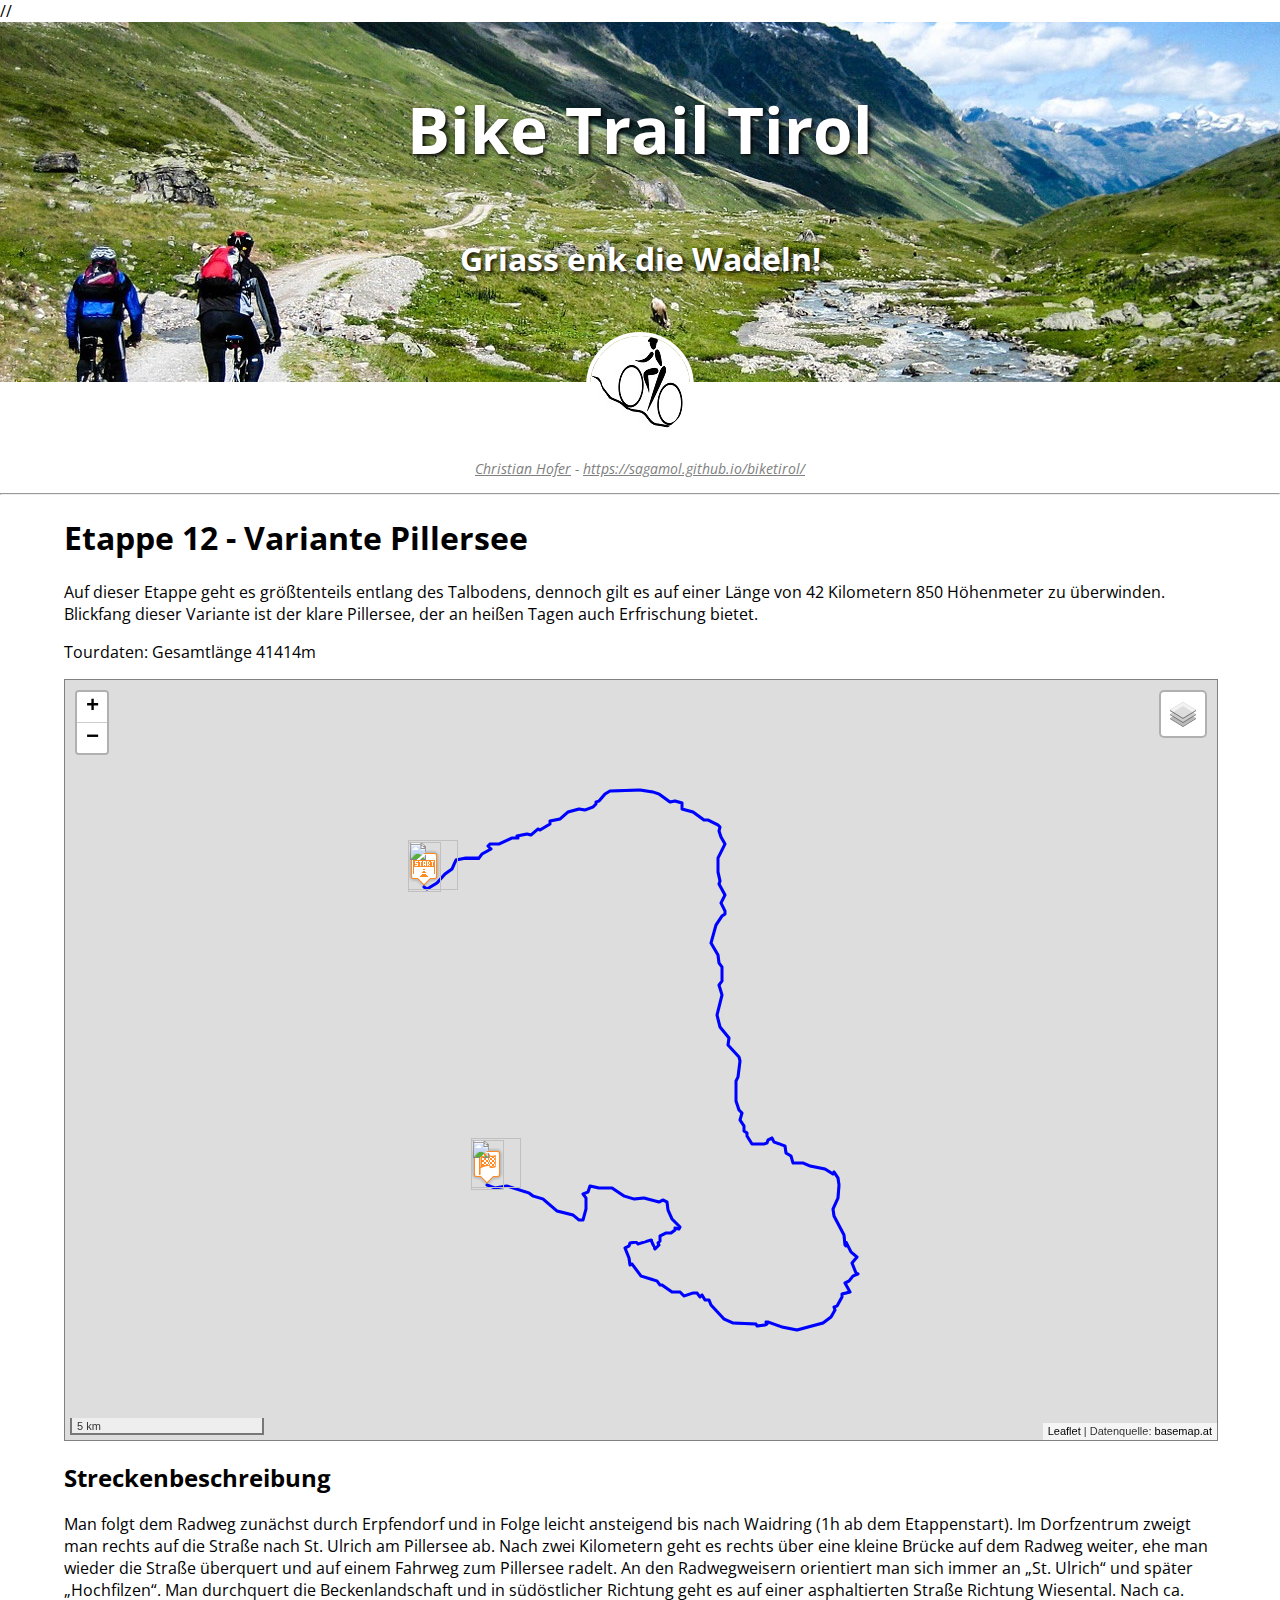
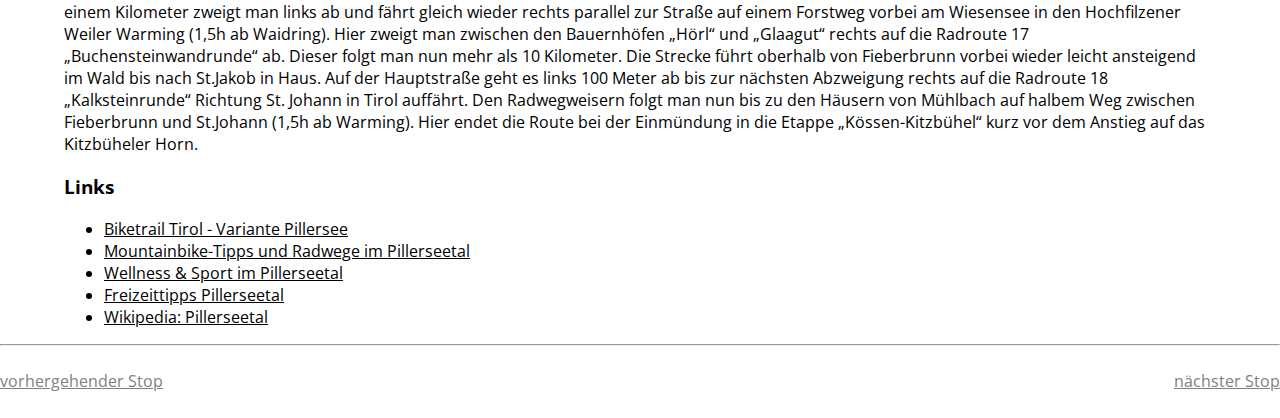
==== biketirol/index.html @ 7161c8aa "Pfad fullscrenn richtig gestellt. Danke Klaus." ====
<!DOCTYPE html>
<html lang="de">
<head>
    <meta charset="UTF-8">
    <meta name="viewport" content="width=device-width, initial-scale=1.0">
    <meta http-equiv="X-UA-Compatible" content="ie=edge">
    <title>Bike Trail Tirol - Etappe 12 - Variante Pillersee</title><!-- TODO: Etappentitel einfügen -->

    <link href="https://fonts.googleapis.com/css?family=Open+Sans" rel="stylesheet">
    
    <link rel="stylesheet" href="../js/leaflet/leaflet.css" />
    <script src="../js/leaflet/leaflet.js"></script>

    <link rel="stylesheet" href="../js/leaflet.fullscreen/dist/Leaflet.fullscreen.css" />
    <script src="../js/leaflet.fullscreen/dist/Leaflet.fullscreen.js"></script>

    <script src="../js/leaflet.gpx/gpx.js"></script>

    <link rel="stylesheet" href="styles.css" />
    // <script src="data/etappe12.geojson.js"></script>
    <script defer src="biketirol.js"></script>

</head>

<body>
    <div id="header">
        <h2 class="white">Bike Trail Tirol</h2>
        <h3 class="white">Griass enk die Wadeln!</h3>
    </div>

    <div class="author">
        <img src="images/user.jpg" alt="Ihr Reiseleiter" /><!-- TODO: anpassen -->
        <p class="gray">
            <a href="mailto:christian.hofer@student.uibk.ac.at">Christian Hofer</a> -<!-- TODO: anpassen -->
            <a href="https://sagamol.github.io/biketirol/index.html">https://sagamol.github.io/biketirol/</a><!-- TODO: anpassen -->
        </p>
    </div>

    <hr />

    
    <div class="article">
        <h1>Etappe 12 - Variante Pillersee</h1><!-- TODO: anpassen -->

        <p>Auf dieser Etappe geht es größtenteils entlang des Talbodens, dennoch gilt es auf einer Länge von 42 Kilometern 850 Höhenmeter zu überwinden. Blickfang dieser Variante ist der klare Pillersee, der an heißen Tagen auch Erfrischung bietet.</p>

        <p>Tourdaten: Gesamtlänge <span id="laenge"></span>m</p>

        <div id="map"></div>

        <h2>Streckenbeschreibung</h2>
        <p>Man folgt dem Radweg zunächst durch Erpfendorf und in Folge leicht ansteigend bis nach Waidring (1h ab dem Etappenstart). Im Dorfzentrum zweigt man rechts auf die Straße nach St. Ulrich am Pillersee ab. Nach zwei Kilometern geht es rechts über eine kleine Brücke auf dem Radweg weiter, ehe man wieder die Straße überquert und auf einem Fahrweg zum Pillersee radelt. An den Radwegweisern orientiert man sich immer an „St. Ulrich“ und später „Hochfilzen“. Man durchquert die Beckenlandschaft und in südöstlicher Richtung geht es auf einer asphaltierten Straße Richtung Wiesental. Nach ca. einem Kilometer zweigt man links ab und fährt gleich wieder rechts parallel zur Straße auf einem Forstweg vorbei am Wiesensee in den Hochfilzener Weiler Warming (1,5h ab Waidring). Hier zweigt man zwischen den Bauernhöfen „Hörl“ und „Glaagut“ rechts auf die Radroute 17 „Buchensteinwandrunde“ ab. Dieser folgt man nun mehr als 10 Kilometer. Die Strecke führt oberhalb von Fieberbrunn vorbei wieder leicht ansteigend im Wald bis nach St.Jakob in Haus. Auf der Hauptstraße geht es links 100 Meter ab bis zur nächsten Abzweigung rechts auf die Radroute 18 „Kalksteinrunde“ Richtung St. Johann in Tirol auffährt. Den Radwegweisern folgt man nun bis zu den Häusern von Mühlbach auf halbem Weg zwischen Fieberbrunn und St.Johann (1,5h ab Warming). Hier endet die Route bei der Einmündung in die Etappe „Kössen-Kitzbühel“ kurz vor dem Anstieg auf das Kitzbüheler Horn.</p>

        <h3>Links</h3>
        <ul>
            <li>
                <a href="https://www.tirol.at/reisefuehrer/sport/radfahren/biketouren/a-bike-trail-tirol-variante-pillersee">Biketrail Tirol - Variante Pillersee</a>
            </li>
            <li>
                <a href="https://www.pillerseetal.co/sommerurlaub-pillerseetal/biken-radwandern-radfahren/mountainbike-tour-radweg-bikestrecke-radfahren">Mountainbike-Tipps und Radwege im Pillerseetal</a> 
            </li>
            <li>
                <a href="https://www.pillerseetal.co/gesundheit-wohlbefinden-pillerseetal">Wellness & Sport im Pillerseetal</a>
            </li>
            <li>
                <a href="https://www.bergfex.at/sommer/pillerseetal/highlights/">Freizeittipps Pillerseetal</a>
            </li>
            <li>
                <a href="https://de.wikipedia.org/wiki/Pillerseetal">Wikipedia: Pillerseetal</a>
            </li>
        </ul>
    </div>

    <hr />

    <!-- TODO: Links anpassen zu den benachbarten Etappen - siehe OLAT Tabelle ... -->
    <div id="footer" class="gray">
        <a class="back" href="../11/index.html">
            <i class="fas fa-arrow-alt-circle-left"></i> vorhergehender Stop</a>
        <a class="next" href="../14/index.html">nächster Stop
            <i class="fas fa-arrow-alt-circle-right"></i>
        </a>
    </div>

</body>
---- js/leaflet/leaflet.css ----
/* required styles */

.leaflet-pane,
.leaflet-tile,
.leaflet-marker-icon,
.leaflet-marker-shadow,
.leaflet-tile-container,
.leaflet-pane > svg,
.leaflet-pane > canvas,
.leaflet-zoom-box,
.leaflet-image-layer,
.leaflet-layer {
	position: absolute;
	left: 0;
	top: 0;
	}
.leaflet-container {
	overflow: hidden;
	}
.leaflet-tile,
.leaflet-marker-icon,
.leaflet-marker-shadow {
	-webkit-user-select: none;
	   -moz-user-select: none;
	        user-select: none;
	  -webkit-user-drag: none;
	}
/* Safari renders non-retina tile on retina better with this, but Chrome is worse */
.leaflet-safari .leaflet-tile {
	image-rendering: -webkit-optimize-contrast;
	}
/* hack that prevents hw layers "stretching" when loading new tiles */
.leaflet-safari .leaflet-tile-container {
	width: 1600px;
	height: 1600px;
	-webkit-transform-origin: 0 0;
	}
.leaflet-marker-icon,
.leaflet-marker-shadow {
	display: block;
	}
/* .leaflet-container svg: reset svg max-width decleration shipped in Joomla! (joomla.org) 3.x */
/* .leaflet-container img: map is broken in FF if you have max-width: 100% on tiles */
.leaflet-container .leaflet-overlay-pane svg,
.leaflet-container .leaflet-marker-pane img,
.leaflet-container .leaflet-shadow-pane img,
.leaflet-container .leaflet-tile-pane img,
.leaflet-container img.leaflet-image-layer {
	max-width: none !important;
	max-height: none !important;
	}

.leaflet-container.leaflet-touch-zoom {
	-ms-touch-action: pan-x pan-y;
	touch-action: pan-x pan-y;
	}
.leaflet-container.leaflet-touch-drag {
	-ms-touch-action: pinch-zoom;
	/* Fallback for FF which doesn't support pinch-zoom */
	touch-action: none;
	touch-action: pinch-zoom;
}
.leaflet-container.leaflet-touch-drag.leaflet-touch-zoom {
	-ms-touch-action: none;
	touch-action: none;
}
.leaflet-container {
	-webkit-tap-highlight-color: transparent;
}
.leaflet-container a {
	-webkit-tap-highlight-color: rgba(51, 181, 229, 0.4);
}
.leaflet-tile {
	filter: inherit;
	visibility: hidden;
	}
.leaflet-tile-loaded {
	visibility: inherit;
	}
.leaflet-zoom-box {
	width: 0;
	height: 0;
	-moz-box-sizing: border-box;
	     box-sizing: border-box;
	z-index: 800;
	}
/* workaround for https://bugzilla.mozilla.org/show_bug.cgi?id=888319 */
.leaflet-overlay-pane svg {
	-moz-user-select: none;
	}

.leaflet-pane         { z-index: 400; }

.leaflet-tile-pane    { z-index: 200; }
.leaflet-overlay-pane { z-index: 400; }
.leaflet-shadow-pane  { z-index: 500; }
.leaflet-marker-pane  { z-index: 600; }
.leaflet-tooltip-pane   { z-index: 650; }
.leaflet-popup-pane   { z-index: 700; }

.leaflet-map-pane canvas { z-index: 100; }
.leaflet-map-pane svg    { z-index: 200; }

.leaflet-vml-shape {
	width: 1px;
	height: 1px;
	}
.lvml {
	behavior: url(#default#VML);
	display: inline-block;
	position: absolute;
	}


/* control positioning */

.leaflet-control {
	position: relative;
	z-index: 800;
	pointer-events: visiblePainted; /* IE 9-10 doesn't have auto */
	pointer-events: auto;
	}
.leaflet-top,
.leaflet-bottom {
	position: absolute;
	z-index: 1000;
	pointer-events: none;
	}
.leaflet-top {
	top: 0;
	}
.leaflet-right {
	right: 0;
	}
.leaflet-bottom {
	bottom: 0;
	}
.leaflet-left {
	left: 0;
	}
.leaflet-control {
	float: left;
	clear: both;
	}
.leaflet-right .leaflet-control {
	float: right;
	}
.leaflet-top .leaflet-control {
	margin-top: 10px;
	}
.leaflet-bottom .leaflet-control {
	margin-bottom: 10px;
	}
.leaflet-left .leaflet-control {
	margin-left: 10px;
	}
.leaflet-right .leaflet-control {
	margin-right: 10px;
	}


/* zoom and fade animations */

.leaflet-fade-anim .leaflet-tile {
	will-change: opacity;
	}
.leaflet-fade-anim .leaflet-popup {
	opacity: 0;
	-webkit-transition: opacity 0.2s linear;
	   -moz-transition: opacity 0.2s linear;
	     -o-transition: opacity 0.2s linear;
	        transition: opacity 0.2s linear;
	}
.leaflet-fade-anim .leaflet-map-pane .leaflet-popup {
	opacity: 1;
	}
.leaflet-zoom-animated {
	-webkit-transform-origin: 0 0;
	    -ms-transform-origin: 0 0;
	        transform-origin: 0 0;
	}
.leaflet-zoom-anim .leaflet-zoom-animated {
	will-change: transform;
	}
.leaflet-zoom-anim .leaflet-zoom-animated {
	-webkit-transition: -webkit-transform 0.25s cubic-bezier(0,0,0.25,1);
	   -moz-transition:    -moz-transform 0.25s cubic-bezier(0,0,0.25,1);
	     -o-transition:      -o-transform 0.25s cubic-bezier(0,0,0.25,1);
	        transition:         transform 0.25s cubic-bezier(0,0,0.25,1);
	}
.leaflet-zoom-anim .leaflet-tile,
.leaflet-pan-anim .leaflet-tile {
	-webkit-transition: none;
	   -moz-transition: none;
	     -o-transition: none;
	        transition: none;
	}

.leaflet-zoom-anim .leaflet-zoom-hide {
	visibility: hidden;
	}


/* cursors */

.leaflet-interactive {
	cursor: pointer;
	}
.leaflet-grab {
	cursor: -webkit-grab;
	cursor:    -moz-grab;
	}
.leaflet-crosshair,
.leaflet-crosshair .leaflet-interactive {
	cursor: crosshair;
	}
.leaflet-popup-pane,
.leaflet-control {
	cursor: auto;
	}
.leaflet-dragging .leaflet-grab,
.leaflet-dragging .leaflet-grab .leaflet-interactive,
.leaflet-dragging .leaflet-marker-draggable {
	cursor: move;
	cursor: -webkit-grabbing;
	cursor:    -moz-grabbing;
	}

/* marker & overlays interactivity */
.leaflet-marker-icon,
.leaflet-marker-shadow,
.leaflet-image-layer,
.leaflet-pane > svg path,
.leaflet-tile-container {
	pointer-events: none;
	}

.leaflet-marker-icon.leaflet-interactive,
.leaflet-image-layer.leaflet-interactive,
.leaflet-pane > svg path.leaflet-interactive {
	pointer-events: visiblePainted; /* IE 9-10 doesn't have auto */
	pointer-events: auto;
	}

/* visual tweaks */

.leaflet-container {
	background: #ddd;
	outline: 0;
	}
.leaflet-container a {
	color: #0078A8;
	}
.leaflet-container a.leaflet-active {
	outline: 2px solid orange;
	}
.leaflet-zoom-box {
	border: 2px dotted #38f;
	background: rgba(255,255,255,0.5);
	}


/* general typography */
.leaflet-container {
	font: 12px/1.5 "Helvetica Neue", Arial, Helvetica, sans-serif;
	}


/* general toolbar styles */

.leaflet-bar {
	box-shadow: 0 1px 5px rgba(0,0,0,0.65);
	border-radius: 4px;
	}
.leaflet-bar a,
.leaflet-bar a:hover {
	background-color: #fff;
	border-bottom: 1px solid #ccc;
	width: 26px;
	height: 26px;
	line-height: 26px;
	display: block;
	text-align: center;
	text-decoration: none;
	color: black;
	}
.leaflet-bar a,
.leaflet-control-layers-toggle {
	background-position: 50% 50%;
	background-repeat: no-repeat;
	display: block;
	}
.leaflet-bar a:hover {
	background-color: #f4f4f4;
	}
.leaflet-bar a:first-child {
	border-top-left-radius: 4px;
	border-top-right-radius: 4px;
	}
.leaflet-bar a:last-child {
	border-bottom-left-radius: 4px;
	border-bottom-right-radius: 4px;
	border-bottom: none;
	}
.leaflet-bar a.leaflet-disabled {
	cursor: default;
	background-color: #f4f4f4;
	color: #bbb;
	}

.leaflet-touch .leaflet-bar a {
	width: 30px;
	height: 30px;
	line-height: 30px;
	}
.leaflet-touch .leaflet-bar a:first-child {
	border-top-left-radius: 2px;
	border-top-right-radius: 2px;
	}
.leaflet-touch .leaflet-bar a:last-child {
	border-bottom-left-radius: 2px;
	border-bottom-right-radius: 2px;
	}

/* zoom control */

.leaflet-control-zoom-in,
.leaflet-control-zoom-out {
	font: bold 18px 'Lucida Console', Monaco, monospace;
	text-indent: 1px;
	}

.leaflet-touch .leaflet-control-zoom-in, .leaflet-touch .leaflet-control-zoom-out  {
	font-size: 22px;
	}


/* layers control */

.leaflet-control-layers {
	box-shadow: 0 1px 5px rgba(0,0,0,0.4);
	background: #fff;
	border-radius: 5px;
	}
.leaflet-control-layers-toggle {
	background-image: url(images/layers.png);
	width: 36px;
	height: 36px;
	}
.leaflet-retina .leaflet-control-layers-toggle {
	background-image: url(images/layers-2x.png);
	background-size: 26px 26px;
	}
.leaflet-touch .leaflet-control-layers-toggle {
	width: 44px;
	height: 44px;
	}
.leaflet-control-layers .leaflet-control-layers-list,
.leaflet-control-layers-expanded .leaflet-control-layers-toggle {
	display: none;
	}
.leaflet-control-layers-expanded .leaflet-control-layers-list {
	display: block;
	position: relative;
	}
.leaflet-control-layers-expanded {
	padding: 6px 10px 6px 6px;
	color: #333;
	background: #fff;
	}
.leaflet-control-layers-scrollbar {
	overflow-y: scroll;
	overflow-x: hidden;
	padding-right: 5px;
	}
.leaflet-control-layers-selector {
	margin-top: 2px;
	position: relative;
	top: 1px;
	}
.leaflet-control-layers label {
	display: block;
	}
.leaflet-control-layers-separator {
	height: 0;
	border-top: 1px solid #ddd;
	margin: 5px -10px 5px -6px;
	}

/* Default icon URLs */
.leaflet-default-icon-path {
	background-image: url(images/marker-icon.png);
	}


/* attribution and scale controls */

.leaflet-container .leaflet-control-attribution {
	background: #fff;
	background: rgba(255, 255, 255, 0.7);
	margin: 0;
	}
.leaflet-control-attribution,
.leaflet-control-scale-line {
	padding: 0 5px;
	color: #333;
	}
.leaflet-control-attribution a {
	text-decoration: none;
	}
.leaflet-control-attribution a:hover {
	text-decoration: underline;
	}
.leaflet-container .leaflet-control-attribution,
.leaflet-container .leaflet-control-scale {
	font-size: 11px;
	}
.leaflet-left .leaflet-control-scale {
	margin-left: 5px;
	}
.leaflet-bottom .leaflet-control-scale {
	margin-bottom: 5px;
	}
.leaflet-control-scale-line {
	border: 2px solid #777;
	border-top: none;
	line-height: 1.1;
	padding: 2px 5px 1px;
	font-size: 11px;
	white-space: nowrap;
	overflow: hidden;
	-moz-box-sizing: border-box;
	     box-sizing: border-box;

	background: #fff;
	background: rgba(255, 255, 255, 0.5);
	}
.leaflet-control-scale-line:not(:first-child) {
	border-top: 2px solid #777;
	border-bottom: none;
	margin-top: -2px;
	}
.leaflet-control-scale-line:not(:first-child):not(:last-child) {
	border-bottom: 2px solid #777;
	}

.leaflet-touch .leaflet-control-attribution,
.leaflet-touch .leaflet-control-layers,
.leaflet-touch .leaflet-bar {
	box-shadow: none;
	}
.leaflet-touch .leaflet-control-layers,
.leaflet-touch .leaflet-bar {
	border: 2px solid rgba(0,0,0,0.2);
	background-clip: padding-box;
	}


/* popup */

.leaflet-popup {
	position: absolute;
	text-align: center;
	margin-bottom: 20px;
	}
.leaflet-popup-content-wrapper {
	padding: 1px;
	text-align: left;
	border-radius: 12px;
	}
.leaflet-popup-content {
	margin: 13px 19px;
	line-height: 1.4;
	}
.leaflet-popup-content p {
	margin: 18px 0;
	}
.leaflet-popup-tip-container {
	width: 40px;
	height: 20px;
	position: absolute;
	left: 50%;
	margin-left: -20px;
	overflow: hidden;
	pointer-events: none;
	}
.leaflet-popup-tip {
	width: 17px;
	height: 17px;
	padding: 1px;

	margin: -10px auto 0;

	-webkit-transform: rotate(45deg);
	   -moz-transform: rotate(45deg);
	    -ms-transform: rotate(45deg);
	     -o-transform: rotate(45deg);
	        transform: rotate(45deg);
	}
.leaflet-popup-content-wrapper,
.leaflet-popup-tip {
	background: white;
	color: #333;
	box-shadow: 0 3px 14px rgba(0,0,0,0.4);
	}
.leaflet-container a.leaflet-popup-close-button {
	position: absolute;
	top: 0;
	right: 0;
	padding: 4px 4px 0 0;
	border: none;
	text-align: center;
	width: 18px;
	height: 14px;
	font: 16px/14px Tahoma, Verdana, sans-serif;
	color: #c3c3c3;
	text-decoration: none;
	font-weight: bold;
	background: transparent;
	}
.leaflet-container a.leaflet-popup-close-button:hover {
	color: #999;
	}
.leaflet-popup-scrolled {
	overflow: auto;
	border-bottom: 1px solid #ddd;
	border-top: 1px solid #ddd;
	}

.leaflet-oldie .leaflet-popup-content-wrapper {
	zoom: 1;
	}
.leaflet-oldie .leaflet-popup-tip {
	width: 24px;
	margin: 0 auto;

	-ms-filter: "progid:DXImageTransform.Microsoft.Matrix(M11=0.70710678, M12=0.70710678, M21=-0.70710678, M22=0.70710678)";
	filter: progid:DXImageTransform.Microsoft.Matrix(M11=0.70710678, M12=0.70710678, M21=-0.70710678, M22=0.70710678);
	}
.leaflet-oldie .leaflet-popup-tip-container {
	margin-top: -1px;
	}

.leaflet-oldie .leaflet-control-zoom,
.leaflet-oldie .leaflet-control-layers,
.leaflet-oldie .leaflet-popup-content-wrapper,
.leaflet-oldie .leaflet-popup-tip {
	border: 1px solid #999;
	}


/* div icon */

.leaflet-div-icon {
	background: #fff;
	border: 1px solid #666;
	}


/* Tooltip */
/* Base styles for the element that has a tooltip */
.leaflet-tooltip {
	position: absolute;
	padding: 6px;
	background-color: #fff;
	border: 1px solid #fff;
	border-radius: 3px;
	color: #222;
	white-space: nowrap;
	-webkit-user-select: none;
	-moz-user-select: none;
	-ms-user-select: none;
	user-select: none;
	pointer-events: none;
	box-shadow: 0 1px 3px rgba(0,0,0,0.4);
	}
.leaflet-tooltip.leaflet-clickable {
	cursor: pointer;
	pointer-events: auto;
	}
.leaflet-tooltip-top:before,
.leaflet-tooltip-bottom:before,
.leaflet-tooltip-left:before,
.leaflet-tooltip-right:before {
	position: absolute;
	pointer-events: none;
	border: 6px solid transparent;
	background: transparent;
	content: "";
	}

/* Directions */

.leaflet-tooltip-bottom {
	margin-top: 6px;
}
.leaflet-tooltip-top {
	margin-top: -6px;
}
.leaflet-tooltip-bottom:before,
.leaflet-tooltip-top:before {
	left: 50%;
	margin-left: -6px;
	}
.leaflet-tooltip-top:before {
	bottom: 0;
	margin-bottom: -12px;
	border-top-color: #fff;
	}
.leaflet-tooltip-bottom:before {
	top: 0;
	margin-top: -12px;
	margin-left: -6px;
	border-bottom-color: #fff;
	}
.leaflet-tooltip-left {
	margin-left: -6px;
}
.leaflet-tooltip-right {
	margin-left: 6px;
}
.leaflet-tooltip-left:before,
.leaflet-tooltip-right:before {
	top: 50%;
	margin-top: -6px;
	}
.leaflet-tooltip-left:before {
	right: 0;
	margin-right: -12px;
	border-left-color: #fff;
	}
.leaflet-tooltip-right:before {
	left: 0;
	margin-left: -12px;
	border-right-color: #fff;
}
---- biketirol/styles.css ----
/*
*
* CSS styles for the Bike Trail Tirol project
*
*/

body {
    max-width: 1280px;
    margin: auto;
    font-family: "Open Sans"; /* Source: https://fonts.google.com/specimen/Open+Sans */
}

#header {
    text-align: center;
    background-color: dodgerblue;
    background-image: url('images/header.jpg');
    background-repeat: no-repeat;
    height: 360px;
}
#header h2 {
    font-size: 4em;
    padding: 1em 0;
    margin: 0;
    text-shadow: 2px 2px 4px #000000;
}
#header h3 {
    font-size: 2em;
    margin: 0;        
    text-shadow: 2px 2px 4px #000000;
}

.author {
    text-align: center;
}
.author img {
    border: 4px solid white;
    margin-top: -50px;
    border-radius: 50%;
}
.author p {
    font-size: 0.9em;
    font-style: italic;
}

.article {
    width: 90%;
    margin: auto;
}

#map {
    width: 100%;
    height: 760px;
    border: 1px solid gray;
}

#footer {
    width: 100%;
    padding: 1em 0 3em 0;
}
#footer .back {
    float: left;
}
#footer .next {
    float: right;
}

a:link, a:visited {
    color: black;
}
.gray, .gray a:link, .gray a:visited {
    color: gray;
}
.white, .white a:link, .white a:visited {
    color: white;
}
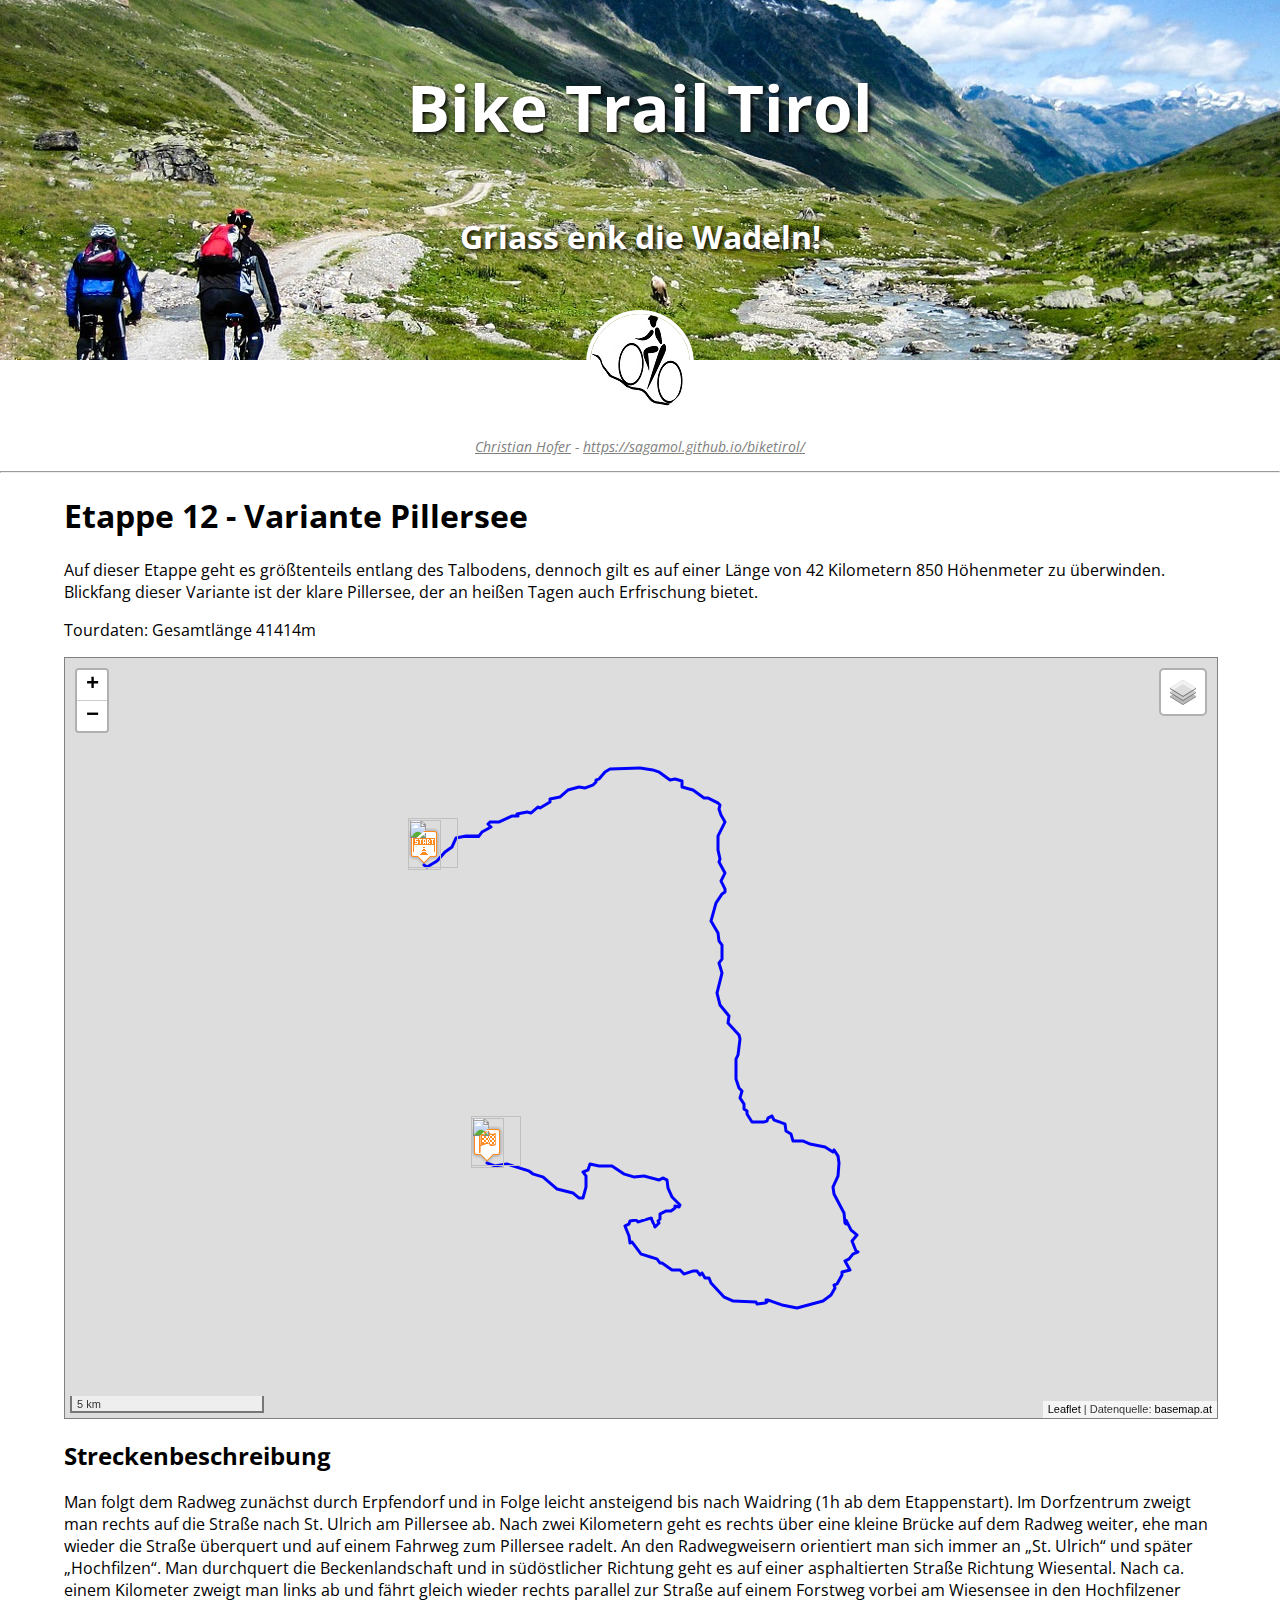
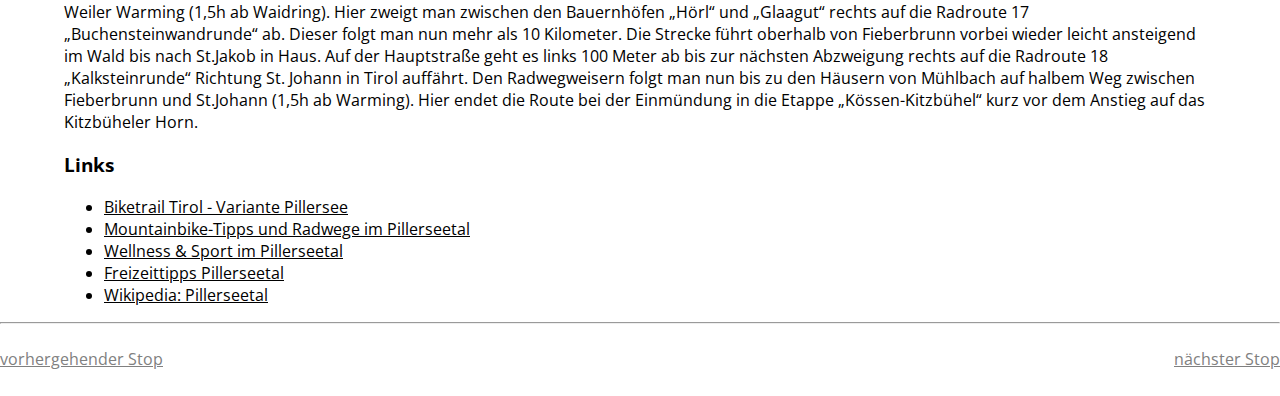
==== commit c8f9da0e: "script data geojson gelöscht" ====
--- a/biketirol/index.html
+++ b/biketirol/index.html
@@ -17,7 +17,7 @@
     <script src="../js/leaflet.gpx/gpx.js"></script>
 
     <link rel="stylesheet" href="styles.css" />
-    // <script src="data/etappe12.geojson.js"></script>
+   
     <script defer src="biketirol.js"></script>
 
 </head>
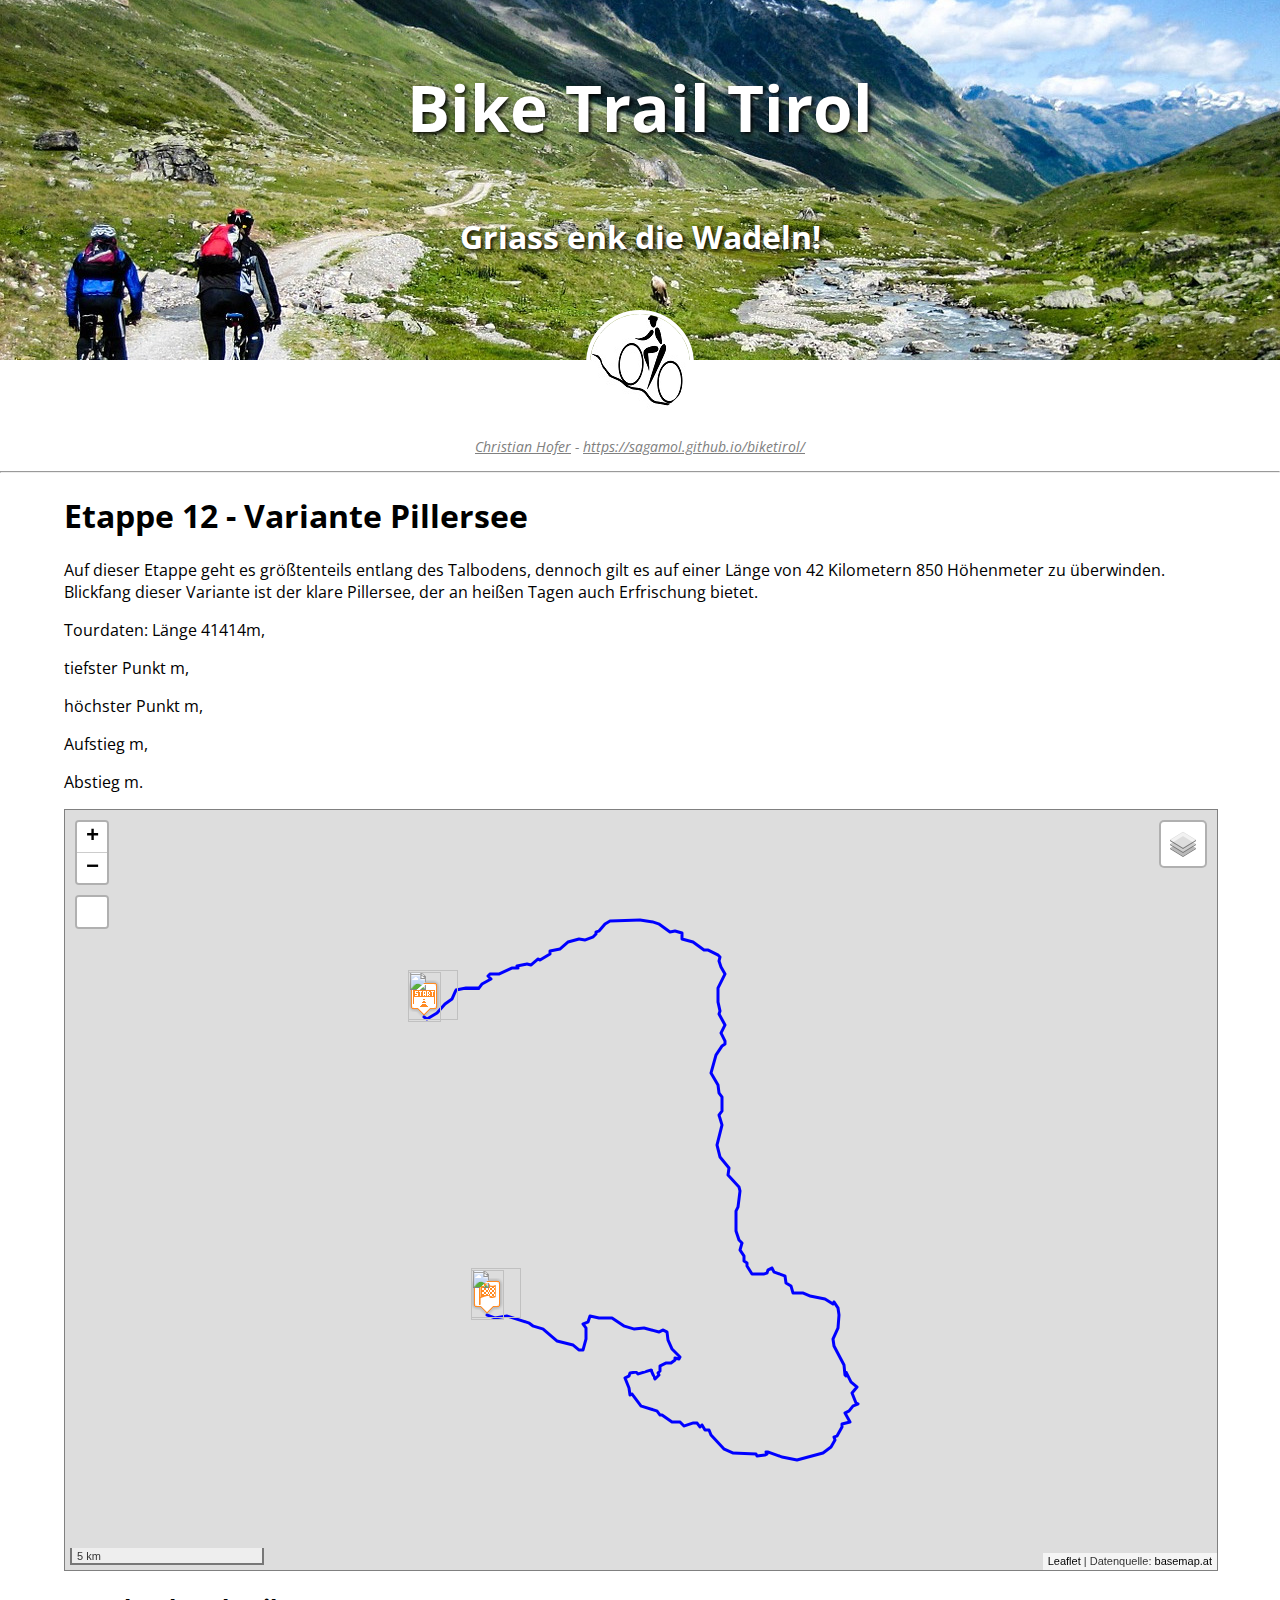
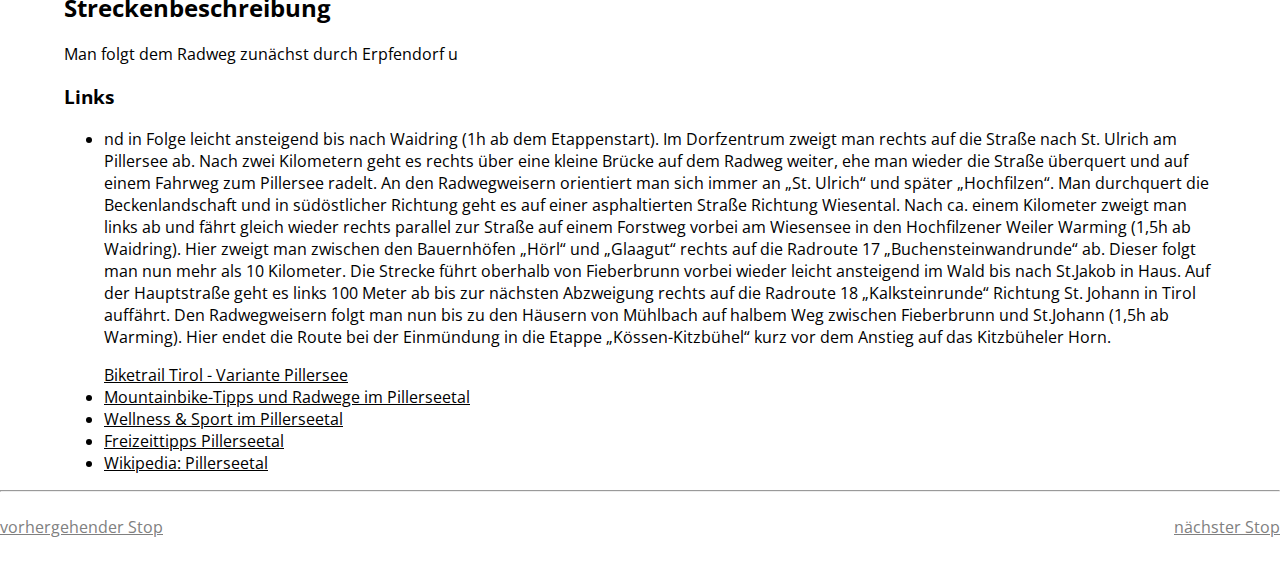
==== commit 503eb15b: "Tourdaten eingefügt" ====
--- a/biketirol/index.html
+++ b/biketirol/index.html
@@ -44,16 +44,16 @@
 
         <p>Auf dieser Etappe geht es größtenteils entlang des Talbodens, dennoch gilt es auf einer Länge von 42 Kilometern 850 Höhenmeter zu überwinden. Blickfang dieser Variante ist der klare Pillersee, der an heißen Tagen auch Erfrischung bietet.</p>
 
-        <p>Tourdaten: Gesamtlänge <span id="laenge"></span>m</p>
+        <p>Tourdaten: Länge <span id="laenge"></span>m,</p><p>tiefster Punkt <span id="tiefster_Punkt"></span>m,</p><p>höchster Punkt <span id="höchster_Punkt"></span>m,</p><p>Aufstieg <span id="Aufstieg"></span>m,</p><p>Abstieg <span id="Abstieg"></span>m.</p>
 
         <div id="map"></div>
 
         <h2>Streckenbeschreibung</h2>
-        <p>Man folgt dem Radweg zunächst durch Erpfendorf und in Folge leicht ansteigend bis nach Waidring (1h ab dem Etappenstart). Im Dorfzentrum zweigt man rechts auf die Straße nach St. Ulrich am Pillersee ab. Nach zwei Kilometern geht es rechts über eine kleine Brücke auf dem Radweg weiter, ehe man wieder die Straße überquert und auf einem Fahrweg zum Pillersee radelt. An den Radwegweisern orientiert man sich immer an „St. Ulrich“ und später „Hochfilzen“. Man durchquert die Beckenlandschaft und in südöstlicher Richtung geht es auf einer asphaltierten Straße Richtung Wiesental. Nach ca. einem Kilometer zweigt man links ab und fährt gleich wieder rechts parallel zur Straße auf einem Forstweg vorbei am Wiesensee in den Hochfilzener Weiler Warming (1,5h ab Waidring). Hier zweigt man zwischen den Bauernhöfen „Hörl“ und „Glaagut“ rechts auf die Radroute 17 „Buchensteinwandrunde“ ab. Dieser folgt man nun mehr als 10 Kilometer. Die Strecke führt oberhalb von Fieberbrunn vorbei wieder leicht ansteigend im Wald bis nach St.Jakob in Haus. Auf der Hauptstraße geht es links 100 Meter ab bis zur nächsten Abzweigung rechts auf die Radroute 18 „Kalksteinrunde“ Richtung St. Johann in Tirol auffährt. Den Radwegweisern folgt man nun bis zu den Häusern von Mühlbach auf halbem Weg zwischen Fieberbrunn und St.Johann (1,5h ab Warming). Hier endet die Route bei der Einmündung in die Etappe „Kössen-Kitzbühel“ kurz vor dem Anstieg auf das Kitzbüheler Horn.</p>
-
+        <p>Man folgt dem Radweg zunächst durch Erpfendorf u
         <h3>Links</h3>
         <ul>
-            <li>
+            <li>nd in Folge leicht ansteigend bis nach Waidring (1h ab dem Etappenstart). Im Dorfzentrum zweigt man rechts auf die Straße nach St. Ulrich am Pillersee ab. Nach zwei Kilometern geht es rechts über eine kleine Brücke auf dem Radweg weiter, ehe man wieder die Straße überquert und auf einem Fahrweg zum Pillersee radelt. An den Radwegweisern orientiert man sich immer an „St. Ulrich“ und später „Hochfilzen“. Man durchquert die Beckenlandschaft und in südöstlicher Richtung geht es auf einer asphaltierten Straße Richtung Wiesental. Nach ca. einem Kilometer zweigt man links ab und fährt gleich wieder rechts parallel zur Straße auf einem Forstweg vorbei am Wiesensee in den Hochfilzener Weiler Warming (1,5h ab Waidring). Hier zweigt man zwischen den Bauernhöfen „Hörl“ und „Glaagut“ rechts auf die Radroute 17 „Buchensteinwandrunde“ ab. Dieser folgt man nun mehr als 10 Kilometer. Die Strecke führt oberhalb von Fieberbrunn vorbei wieder leicht ansteigend im Wald bis nach St.Jakob in Haus. Auf der Hauptstraße geht es links 100 Meter ab bis zur nächsten Abzweigung rechts auf die Radroute 18 „Kalksteinrunde“ Richtung St. Johann in Tirol auffährt. Den Radwegweisern folgt man nun bis zu den Häusern von Mühlbach auf halbem Weg zwischen Fieberbrunn und St.Johann (1,5h ab Warming). Hier endet die Route bei der Einmündung in die Etappe „Kössen-Kitzbühel“ kurz vor dem Anstieg auf das Kitzbüheler Horn.</p>
+
                 <a href="https://www.tirol.at/reisefuehrer/sport/radfahren/biketouren/a-bike-trail-tirol-variante-pillersee">Biketrail Tirol - Variante Pillersee</a>
             </li>
             <li>
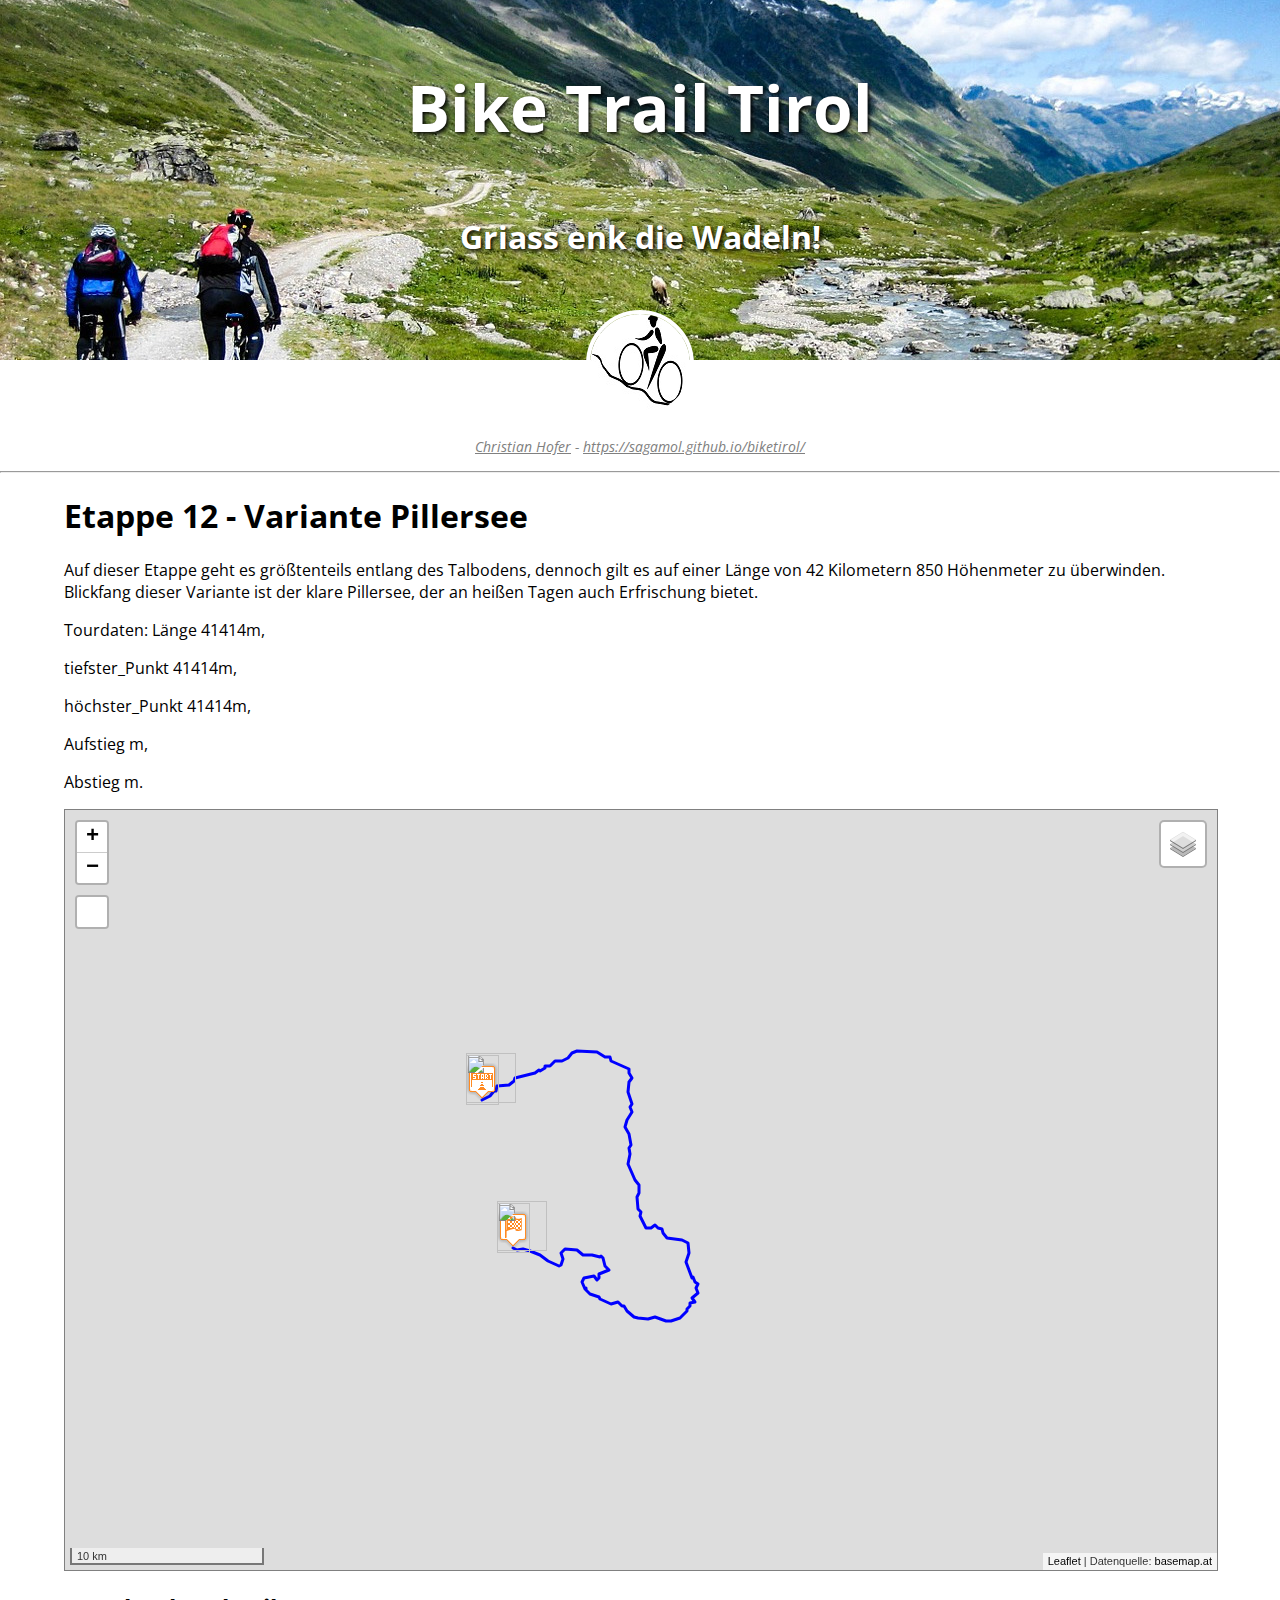
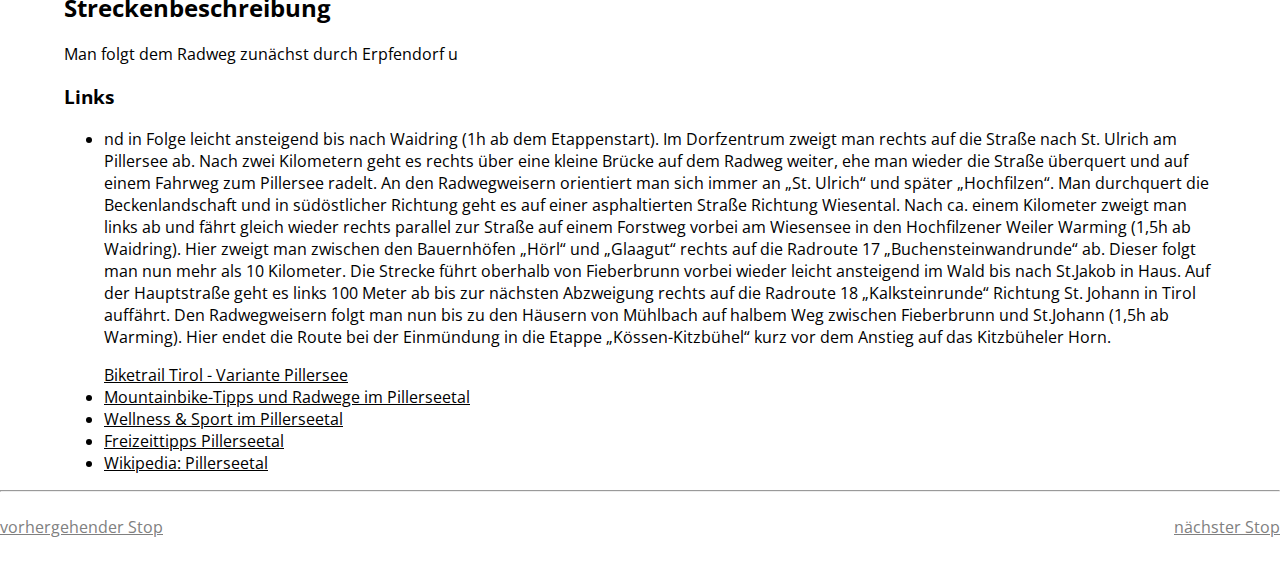
==== commit 3d512db3: "schreibfehler ausgebessert" ====
--- a/biketirol/index.html
+++ b/biketirol/index.html
@@ -44,7 +44,7 @@
 
         <p>Auf dieser Etappe geht es größtenteils entlang des Talbodens, dennoch gilt es auf einer Länge von 42 Kilometern 850 Höhenmeter zu überwinden. Blickfang dieser Variante ist der klare Pillersee, der an heißen Tagen auch Erfrischung bietet.</p>
 
-        <p>Tourdaten: Länge <span id="laenge"></span>m,</p><p>tiefster Punkt <span id="tiefster_Punkt"></span>m,</p><p>höchster Punkt <span id="höchster_Punkt"></span>m,</p><p>Aufstieg <span id="Aufstieg"></span>m,</p><p>Abstieg <span id="Abstieg"></span>m.</p>
+        <p>Tourdaten: Länge <span id="laenge"></span>m,</p><p>tiefster_Punkt <span id="tiefster_Punkt"></span>m,</p><p>höchster_Punkt <span id="hoechster_Punkt"></span>m,</p><p>Aufstieg <span id="Aufstieg"></span>m,</p><p>Abstieg <span id="Abstieg"></span>m.</p>
 
         <div id="map"></div>
 
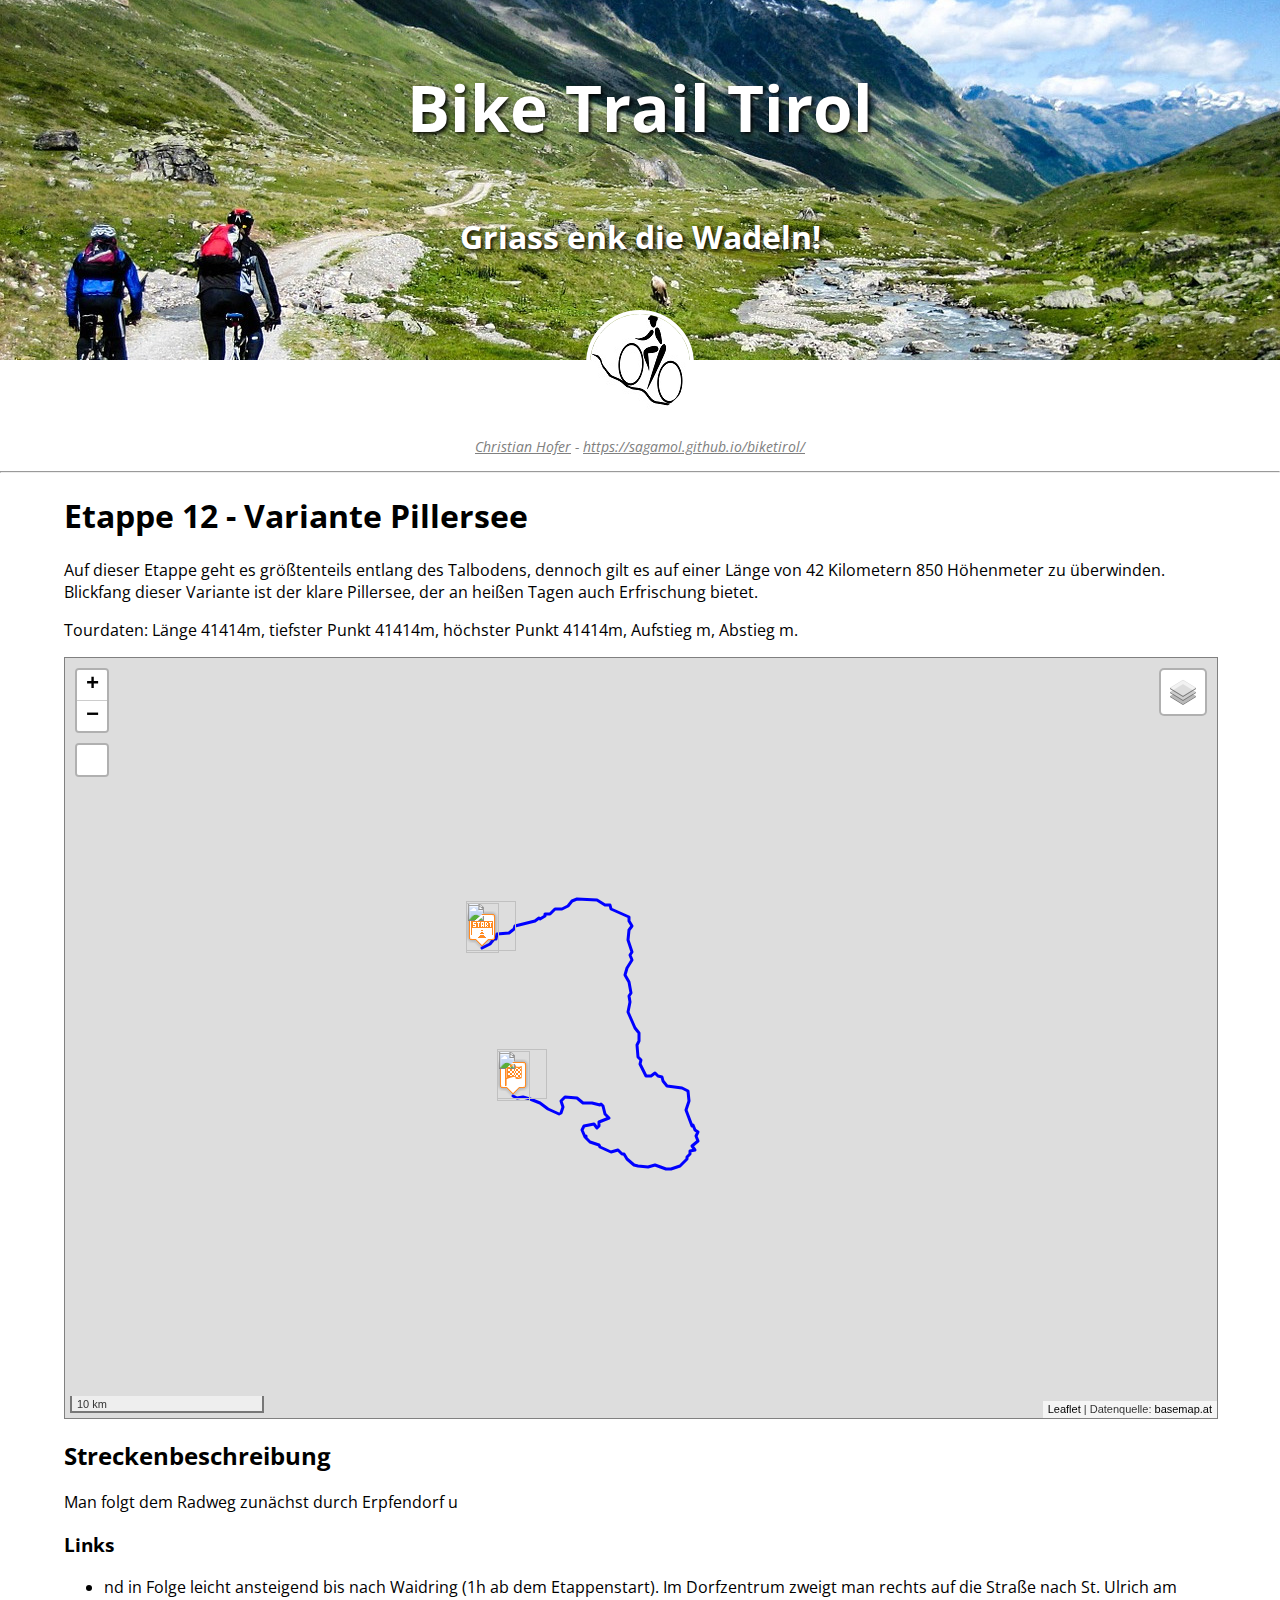
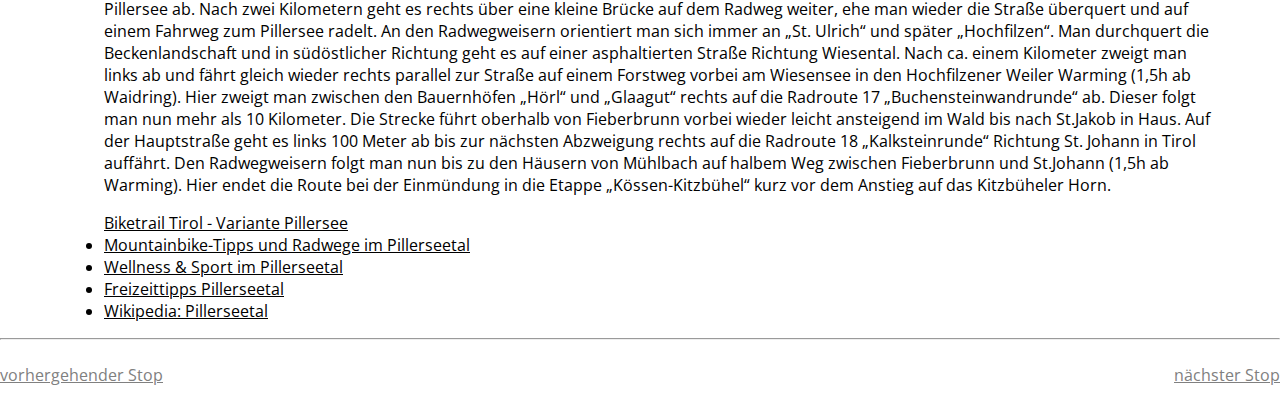
==== commit 8769a8a1: "Index passt jetzt" ====
--- a/biketirol/index.html
+++ b/biketirol/index.html
@@ -44,7 +44,7 @@
 
         <p>Auf dieser Etappe geht es größtenteils entlang des Talbodens, dennoch gilt es auf einer Länge von 42 Kilometern 850 Höhenmeter zu überwinden. Blickfang dieser Variante ist der klare Pillersee, der an heißen Tagen auch Erfrischung bietet.</p>
 
-        <p>Tourdaten: Länge <span id="laenge"></span>m,</p><p>tiefster_Punkt <span id="tiefster_Punkt"></span>m,</p><p>höchster_Punkt <span id="hoechster_Punkt"></span>m,</p><p>Aufstieg <span id="Aufstieg"></span>m,</p><p>Abstieg <span id="Abstieg"></span>m.</p>
+        <p>Tourdaten: Länge <span id="laenge"></span>m, tiefster Punkt <span id="tiefster_Punkt"></span>m, höchster Punkt <span id="hoechster_Punkt"></span>m, Aufstieg <span id="Aufstieg"></span>m, Abstieg <span id="Abstieg"></span>m.</p>
 
         <div id="map"></div>
 
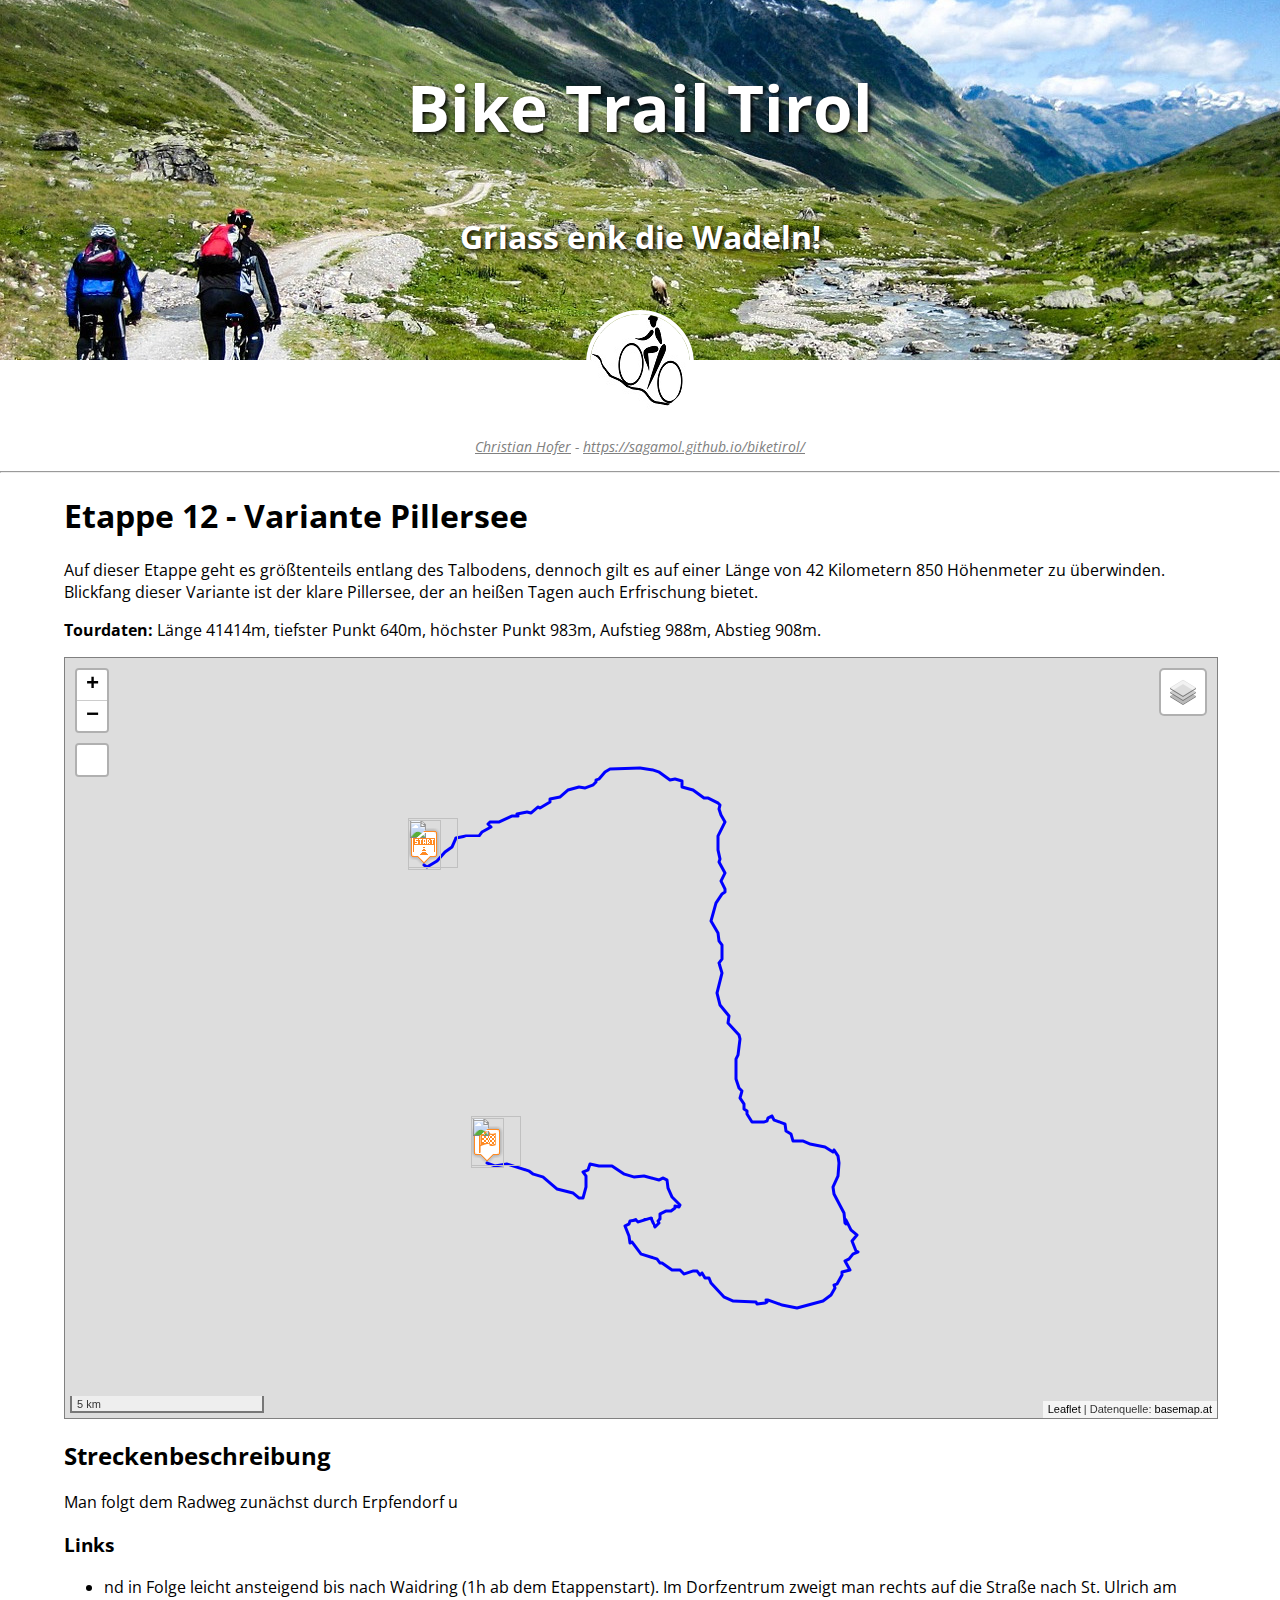
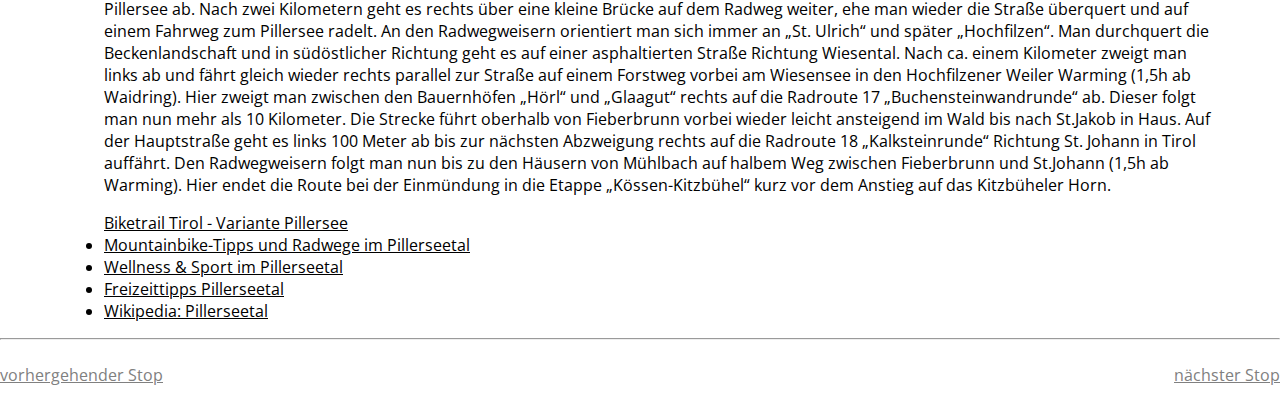
==== commit 01a88b6c: "tourdaten fett geschrieben" ====
--- a/biketirol/index.html
+++ b/biketirol/index.html
@@ -44,7 +44,7 @@
 
         <p>Auf dieser Etappe geht es größtenteils entlang des Talbodens, dennoch gilt es auf einer Länge von 42 Kilometern 850 Höhenmeter zu überwinden. Blickfang dieser Variante ist der klare Pillersee, der an heißen Tagen auch Erfrischung bietet.</p>
 
-        <p>Tourdaten: Länge <span id="laenge"></span>m, tiefster Punkt <span id="tiefster_Punkt"></span>m, höchster Punkt <span id="hoechster_Punkt"></span>m, Aufstieg <span id="Aufstieg"></span>m, Abstieg <span id="Abstieg"></span>m.</p>
+        <p><strong>Tourdaten:</strong> Länge <span id="laenge"></span>m, tiefster Punkt <span id="tiefster_Punkt"></span>m, höchster Punkt <span id="hoechster_Punkt"></span>m, Aufstieg <span id="aufstieg"></span>m, Abstieg <span id="abstieg"></span>m.</p>
 
         <div id="map"></div>
 
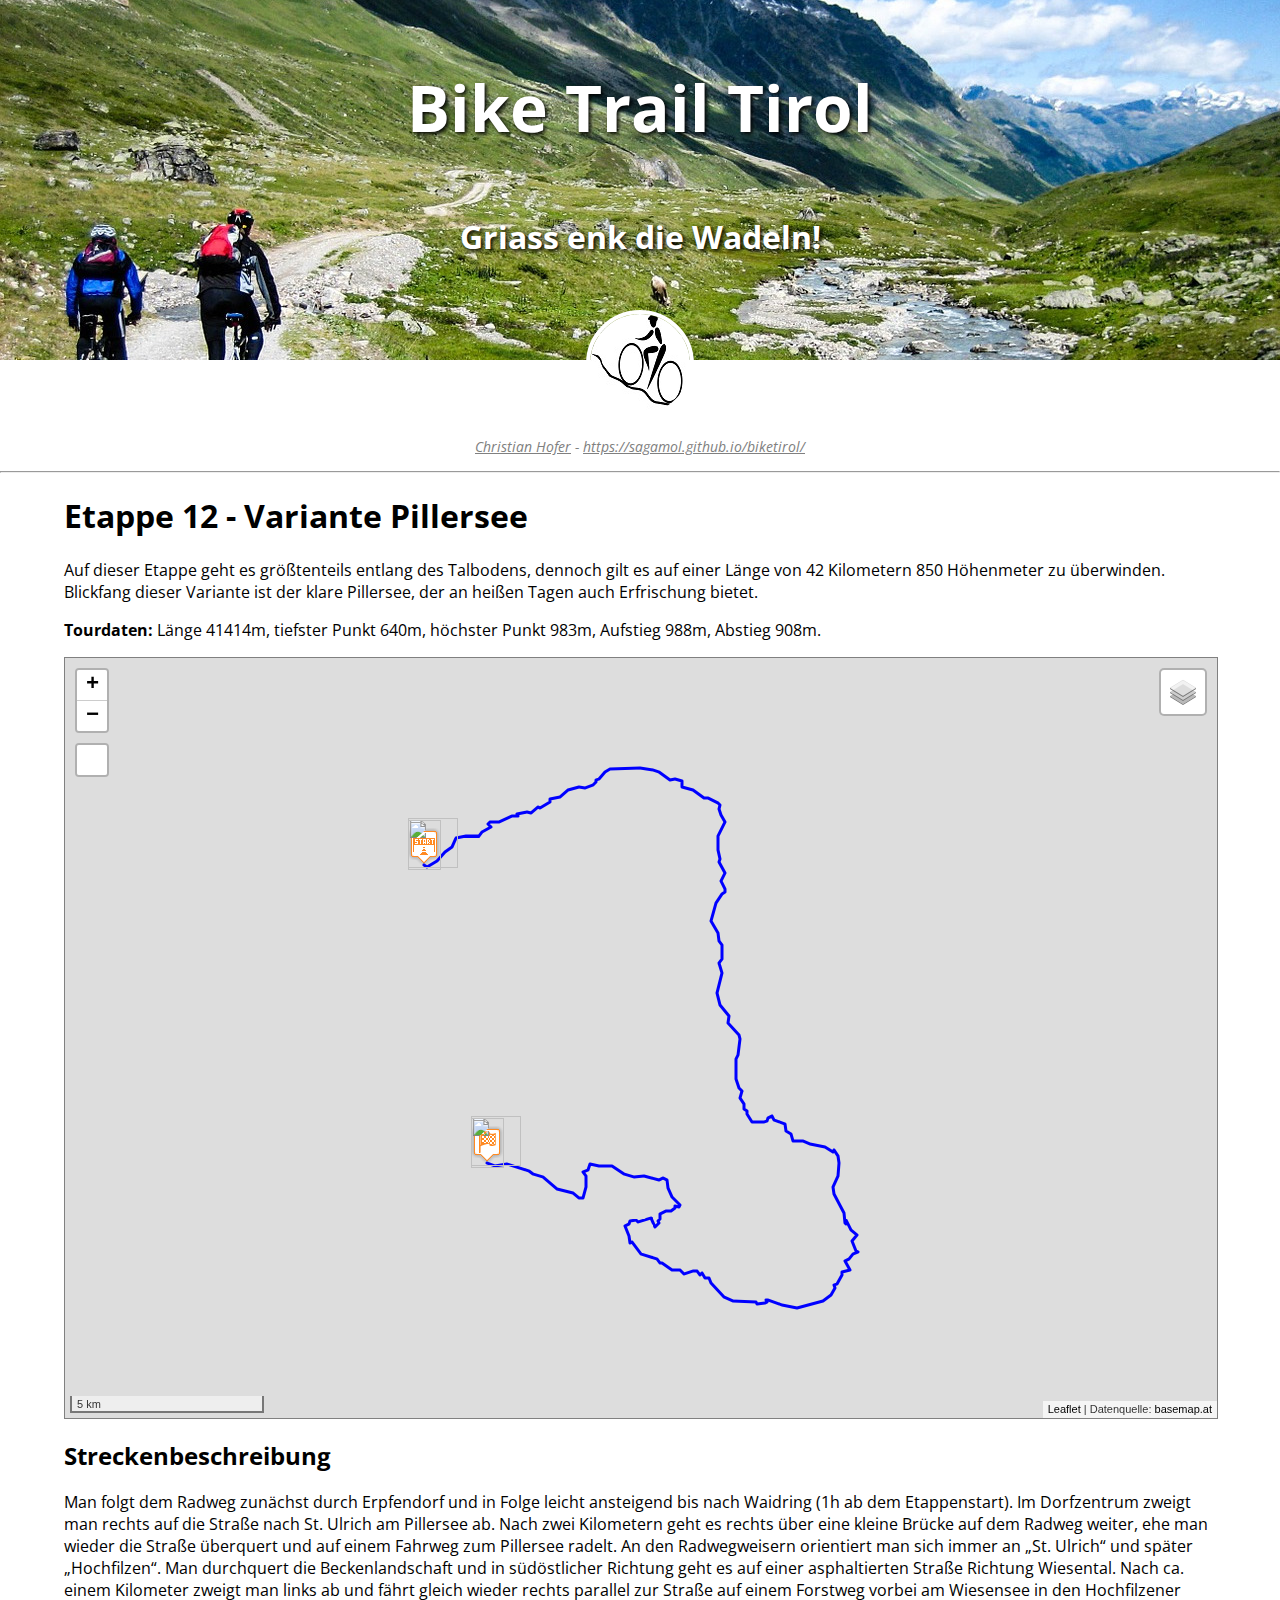
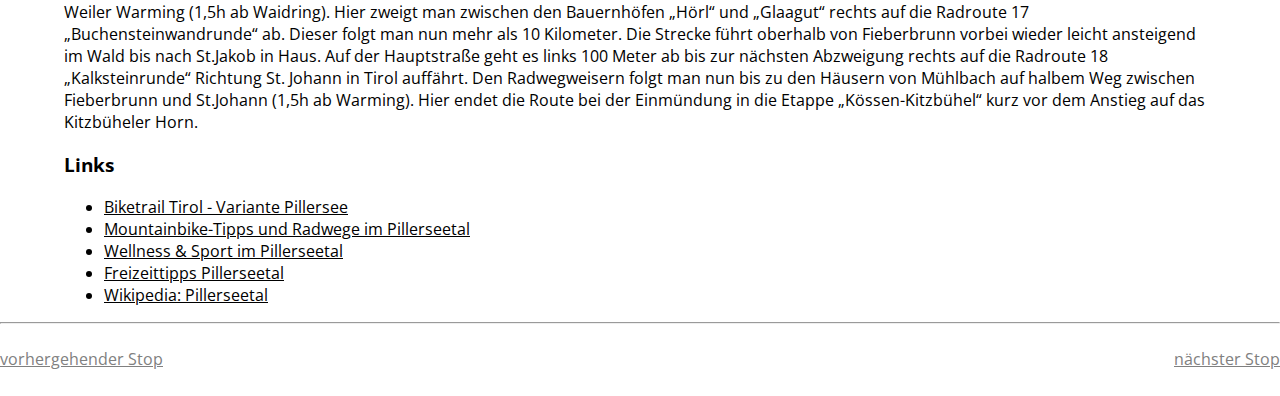
==== commit 7080874c: "Textfehler ausgebessert" ====
--- a/biketirol/index.html
+++ b/biketirol/index.html
@@ -49,11 +49,10 @@
         <div id="map"></div>
 
         <h2>Streckenbeschreibung</h2>
-        <p>Man folgt dem Radweg zunächst durch Erpfendorf u
+        <p>Man folgt dem Radweg zunächst durch Erpfendorf und in Folge leicht ansteigend bis nach Waidring (1h ab dem Etappenstart). Im Dorfzentrum zweigt man rechts auf die Straße nach St. Ulrich am Pillersee ab. Nach zwei Kilometern geht es rechts über eine kleine Brücke auf dem Radweg weiter, ehe man wieder die Straße überquert und auf einem Fahrweg zum Pillersee radelt. An den Radwegweisern orientiert man sich immer an „St. Ulrich“ und später „Hochfilzen“. Man durchquert die Beckenlandschaft und in südöstlicher Richtung geht es auf einer asphaltierten Straße Richtung Wiesental. Nach ca. einem Kilometer zweigt man links ab und fährt gleich wieder rechts parallel zur Straße auf einem Forstweg vorbei am Wiesensee in den Hochfilzener Weiler Warming (1,5h ab Waidring). Hier zweigt man zwischen den Bauernhöfen „Hörl“ und „Glaagut“ rechts auf die Radroute 17 „Buchensteinwandrunde“ ab. Dieser folgt man nun mehr als 10 Kilometer. Die Strecke führt oberhalb von Fieberbrunn vorbei wieder leicht ansteigend im Wald bis nach St.Jakob in Haus. Auf der Hauptstraße geht es links 100 Meter ab bis zur nächsten Abzweigung rechts auf die Radroute 18 „Kalksteinrunde“ Richtung St. Johann in Tirol auffährt. Den Radwegweisern folgt man nun bis zu den Häusern von Mühlbach auf halbem Weg zwischen Fieberbrunn und St.Johann (1,5h ab Warming). Hier endet die Route bei der Einmündung in die Etappe „Kössen-Kitzbühel“ kurz vor dem Anstieg auf das Kitzbüheler Horn.</p>
         <h3>Links</h3>
         <ul>
-            <li>nd in Folge leicht ansteigend bis nach Waidring (1h ab dem Etappenstart). Im Dorfzentrum zweigt man rechts auf die Straße nach St. Ulrich am Pillersee ab. Nach zwei Kilometern geht es rechts über eine kleine Brücke auf dem Radweg weiter, ehe man wieder die Straße überquert und auf einem Fahrweg zum Pillersee radelt. An den Radwegweisern orientiert man sich immer an „St. Ulrich“ und später „Hochfilzen“. Man durchquert die Beckenlandschaft und in südöstlicher Richtung geht es auf einer asphaltierten Straße Richtung Wiesental. Nach ca. einem Kilometer zweigt man links ab und fährt gleich wieder rechts parallel zur Straße auf einem Forstweg vorbei am Wiesensee in den Hochfilzener Weiler Warming (1,5h ab Waidring). Hier zweigt man zwischen den Bauernhöfen „Hörl“ und „Glaagut“ rechts auf die Radroute 17 „Buchensteinwandrunde“ ab. Dieser folgt man nun mehr als 10 Kilometer. Die Strecke führt oberhalb von Fieberbrunn vorbei wieder leicht ansteigend im Wald bis nach St.Jakob in Haus. Auf der Hauptstraße geht es links 100 Meter ab bis zur nächsten Abzweigung rechts auf die Radroute 18 „Kalksteinrunde“ Richtung St. Johann in Tirol auffährt. Den Radwegweisern folgt man nun bis zu den Häusern von Mühlbach auf halbem Weg zwischen Fieberbrunn und St.Johann (1,5h ab Warming). Hier endet die Route bei der Einmündung in die Etappe „Kössen-Kitzbühel“ kurz vor dem Anstieg auf das Kitzbüheler Horn.</p>
-
+            <li>
                 <a href="https://www.tirol.at/reisefuehrer/sport/radfahren/biketouren/a-bike-trail-tirol-variante-pillersee">Biketrail Tirol - Variante Pillersee</a>
             </li>
             <li>
@@ -75,9 +74,9 @@
 
     <!-- TODO: Links anpassen zu den benachbarten Etappen - siehe OLAT Tabelle ... -->
     <div id="footer" class="gray">
-        <a class="back" href="../11/index.html">
+        <a class="back" href="https://jacobusmeow.github.io/biketirol/index.html">
             <i class="fas fa-arrow-alt-circle-left"></i> vorhergehender Stop</a>
-        <a class="next" href="../14/index.html">nächster Stop
+        <a class="next" href="https://klauswerner.github.io/biketirol/index.html">nächster Stop
             <i class="fas fa-arrow-alt-circle-right"></i>
         </a>
     </div>
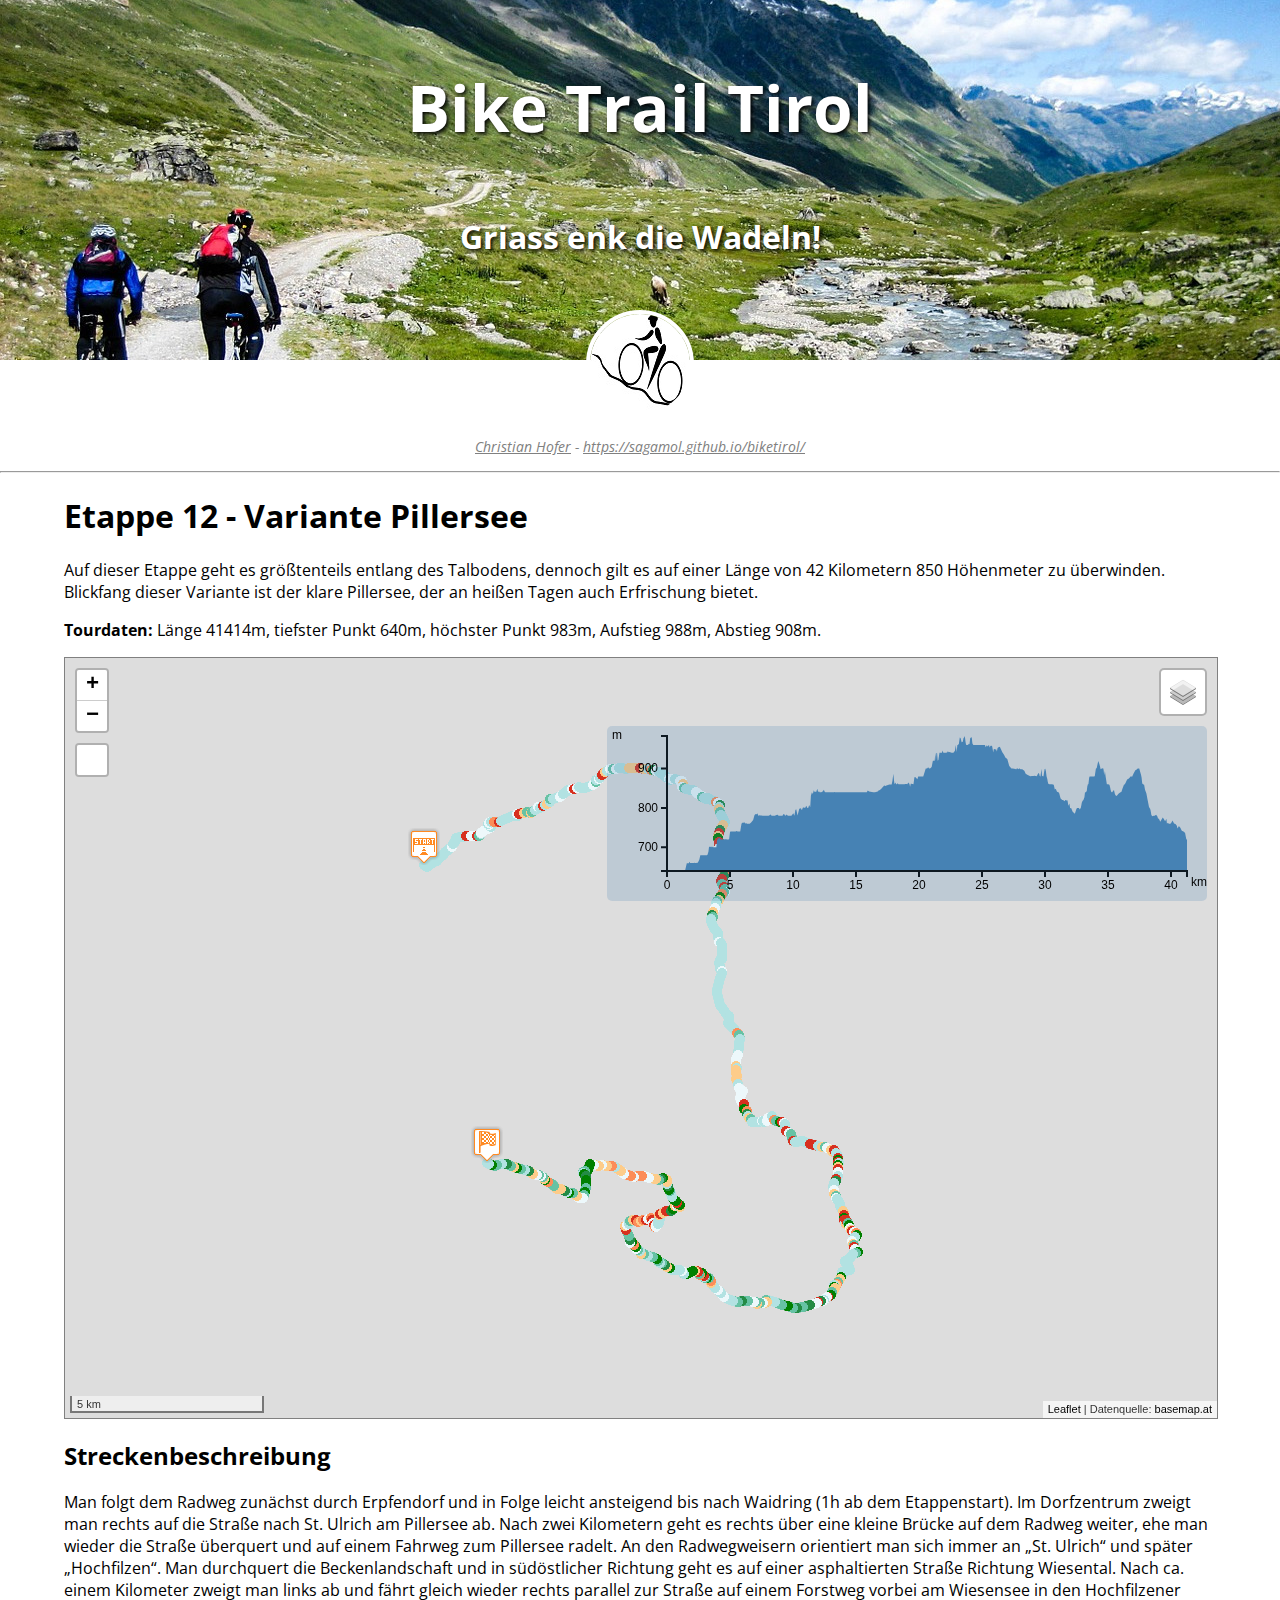
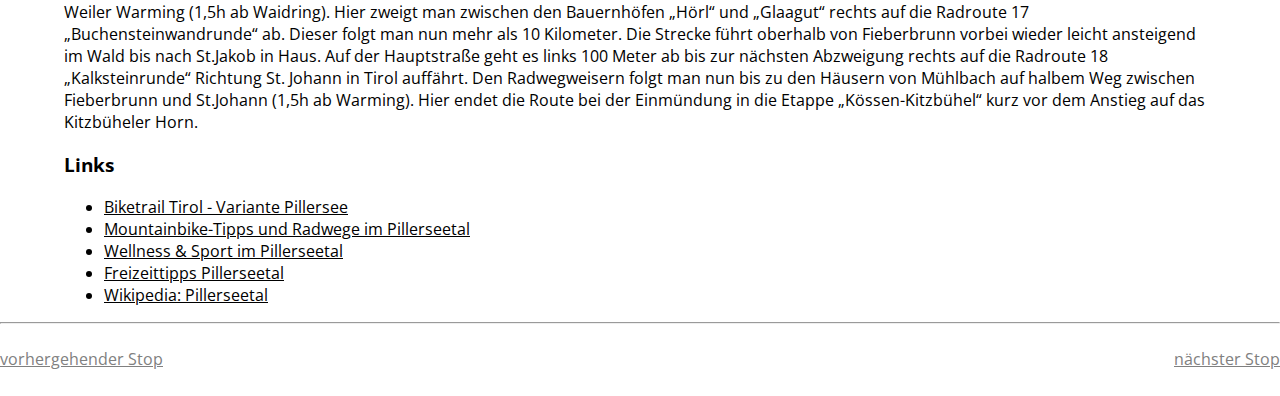
==== commit fcadbac2: "Höhenprofil" ====
--- a/biketirol/index.html
+++ b/biketirol/index.html
@@ -17,6 +17,10 @@
     <script src="../js/leaflet.gpx/gpx.js"></script>
 
     <link rel="stylesheet" href="styles.css" />
+
+    <script src="../js/d3/d3.v3.min.js"></script>
+    <link rel="stylesheet" href="../js/leaflet.elevation/leaflet.elevation-0.0.4.css" />
+    <script type="text/javascript" src="../js/leaflet.elevation/leaflet.elevation-0.0.4.min.js"></script>
    
     <script defer src="biketirol.js"></script>
 
--- a/js/leaflet.elevation/leaflet.elevation-0.0.4.css
+++ b/js/leaflet.elevation/leaflet.elevation-0.0.4.css
@@ -0,0 +1 @@
+.lime-theme.leaflet-control.elevation .background{background-color:rgba(156,194,34,.2);-webkit-border-radius:5px;-moz-border-radius:5px;-ms-border-radius:5px;-o-border-radius:5px;border-radius:5px}.lime-theme.leaflet-control.elevation .axis line,.lime-theme.leaflet-control.elevation .axis path{fill:none;stroke:#566b13;stroke-width:2}.lime-theme.leaflet-control.elevation .mouse-drag{fill:rgba(99,126,11,.4)}.lime-theme.leaflet-control.elevation .elevation-toggle{cursor:pointer;box-shadow:0 1px 7px rgba(0,0,0,.4);-webkit-border-radius:5px;border-radius:5px;width:36px;height:36px;background-color:#f8f8f9}.lime-theme.leaflet-control.elevation .elevation-toggle-icon{background:url(images/elevation-lime.png) no-repeat center center}.lime-theme.leaflet-control.elevation .area{fill:#9cc222}.lime-theme.leaflet-control.elevation .mouse-focus-line{pointer-events:none;stroke-width:1;stroke:#101404}.lime-theme.leaflet-control.elevation-collapsed .background{display:none}.lime-theme.leaflet-control.elevation-collapsed .elevation-toggle{display:block}.lime-theme.height-focus{stroke:#9cc222;fill:#9cc222}.lime-theme.height-focus.line{pointer-events:none;stroke-width:2}.steelblue-theme.leaflet-control.elevation .background{background-color:rgba(70,130,180,.2);-webkit-border-radius:5px;-moz-border-radius:5px;-ms-border-radius:5px;-o-border-radius:5px;border-radius:5px}.steelblue-theme.leaflet-control.elevation .axis line,.steelblue-theme.leaflet-control.elevation .axis path{fill:none;stroke:#0d1821;stroke-width:2}.steelblue-theme.leaflet-control.elevation .mouse-drag{fill:rgba(23,74,117,.4)}.steelblue-theme.leaflet-control.elevation .elevation-toggle{cursor:pointer;box-shadow:0 1px 7px rgba(0,0,0,.4);-webkit-border-radius:5px;border-radius:5px;width:36px;height:36px;background-color:#f8f8f9}.steelblue-theme.leaflet-control.elevation .elevation-toggle-icon{background:url(images/elevation-steelblue.png) no-repeat center center}.steelblue-theme.leaflet-control.elevation .area{fill:#4682b4}.steelblue-theme.leaflet-control.elevation .mouse-focus-line{pointer-events:none;stroke-width:1;stroke:#0d1821}.steelblue-theme.leaflet-control.elevation-collapsed .background{display:none}.steelblue-theme.leaflet-control.elevation-collapsed .elevation-toggle{display:block}.steelblue-theme.height-focus{stroke:#4682b4;fill:#4682b4}.steelblue-theme.height-focus.line{pointer-events:none;stroke-width:2}.purple-theme.leaflet-control.elevation .background{background-color:rgba(115,44,123,.2);-webkit-border-radius:5px;-moz-border-radius:5px;-ms-border-radius:5px;-o-border-radius:5px;border-radius:5px}.purple-theme.leaflet-control.elevation .axis line,.purple-theme.leaflet-control.elevation .axis path{fill:none;stroke:#2d1130;stroke-width:2}.purple-theme.leaflet-control.elevation .mouse-drag{fill:rgba(74,14,80,.4)}.purple-theme.leaflet-control.elevation .elevation-toggle{cursor:pointer;box-shadow:0 1px 7px rgba(0,0,0,.4);-webkit-border-radius:5px;border-radius:5px;width:36px;height:36px;background-color:#f8f8f9}.purple-theme.leaflet-control.elevation .elevation-toggle-icon{background:url(images/elevation-purple.png) no-repeat center center}.purple-theme.leaflet-control.elevation .area{fill:#732c7b}.purple-theme.leaflet-control.elevation .mouse-focus-line{pointer-events:none;stroke-width:1;stroke:#000}.purple-theme.leaflet-control.elevation-collapsed .background{display:none}.purple-theme.leaflet-control.elevation-collapsed .elevation-toggle{display:block}.purple-theme.height-focus{stroke:#732c7b;fill:#732c7b}.purple-theme.height-focus.line{pointer-events:none;stroke-width:2}